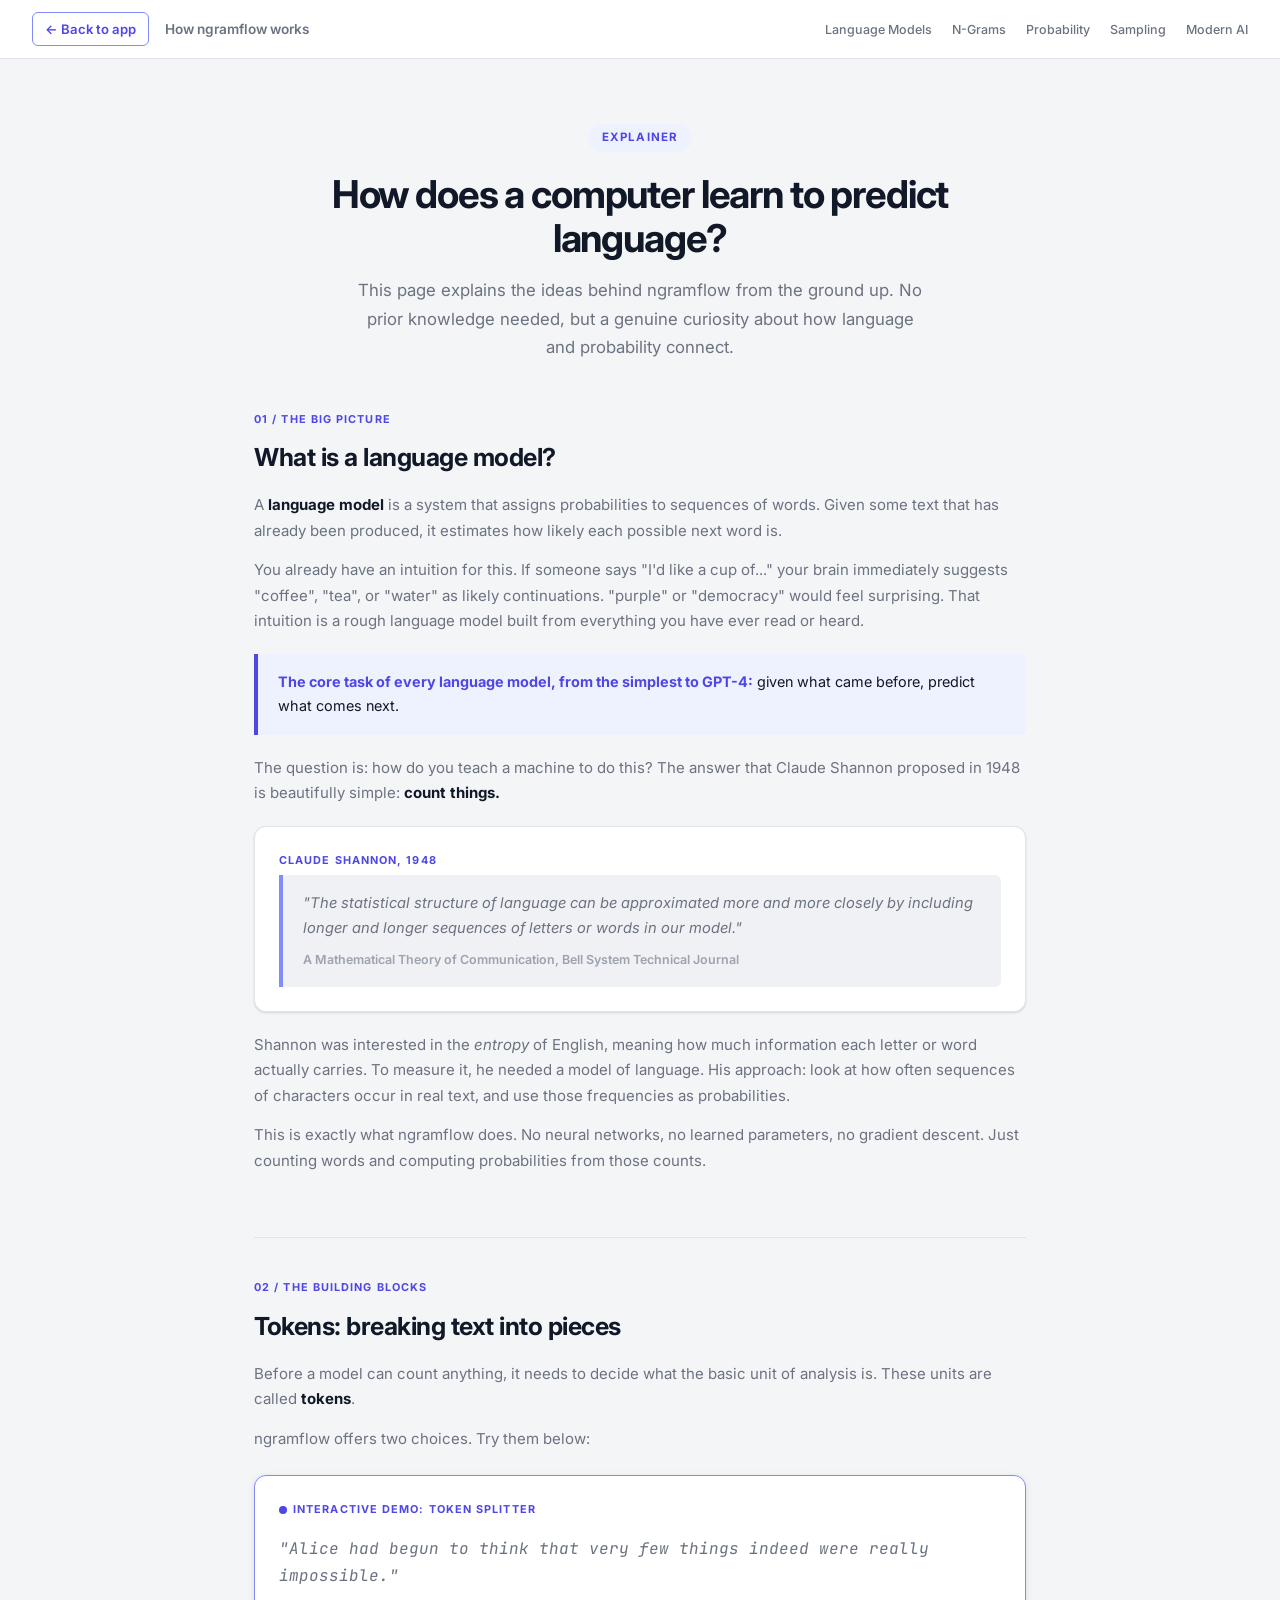
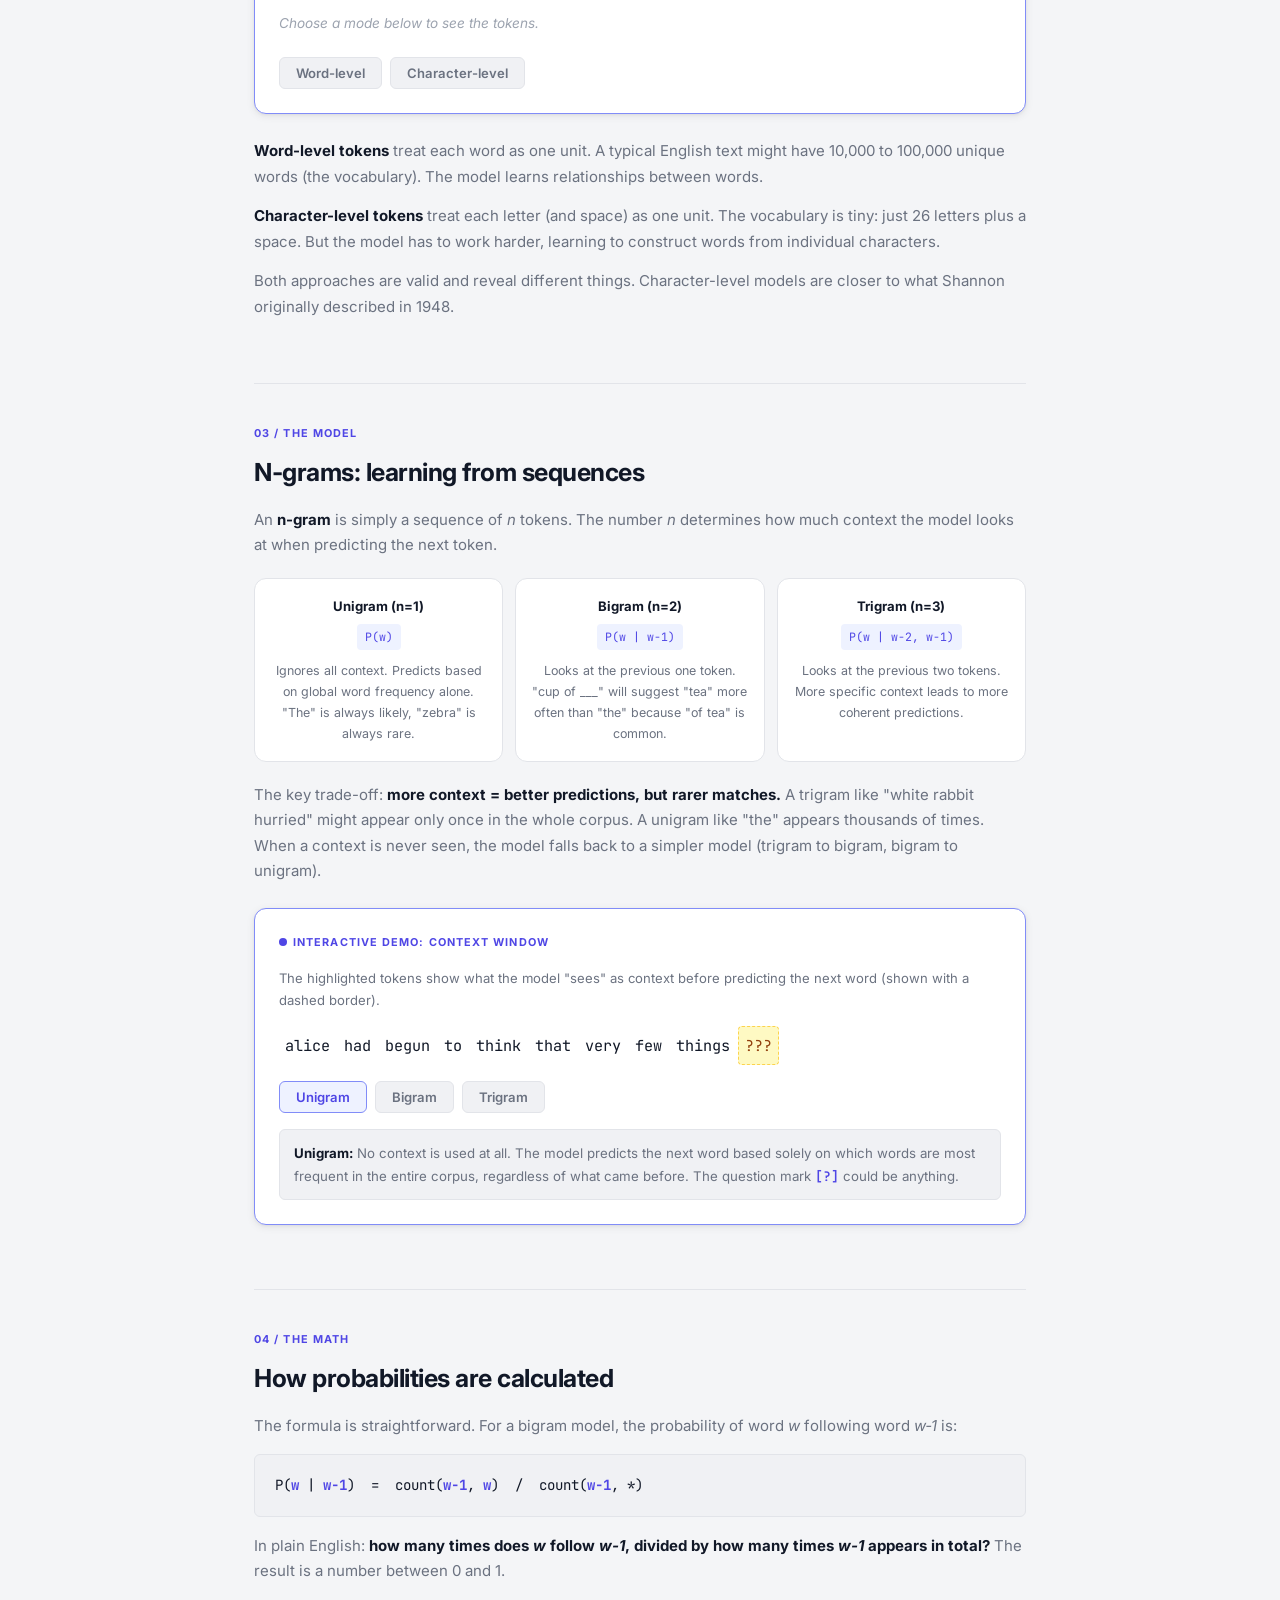
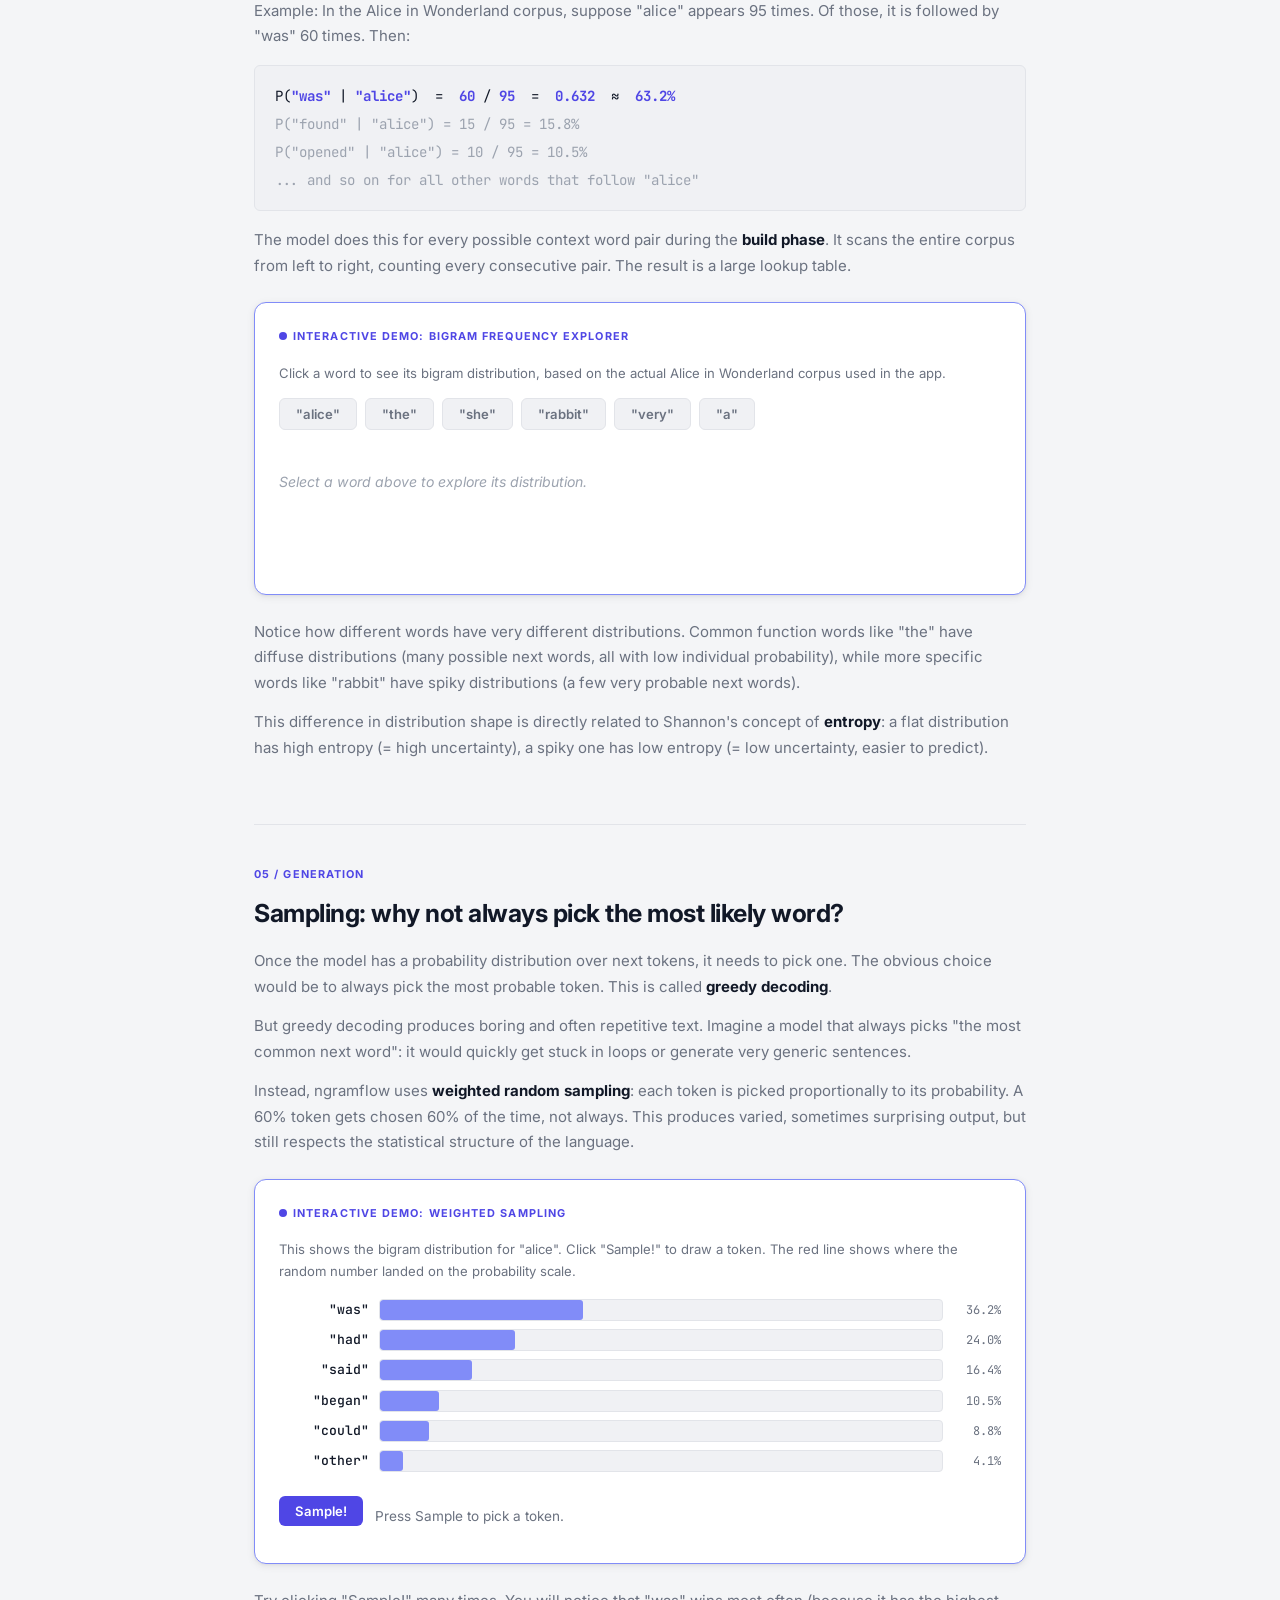
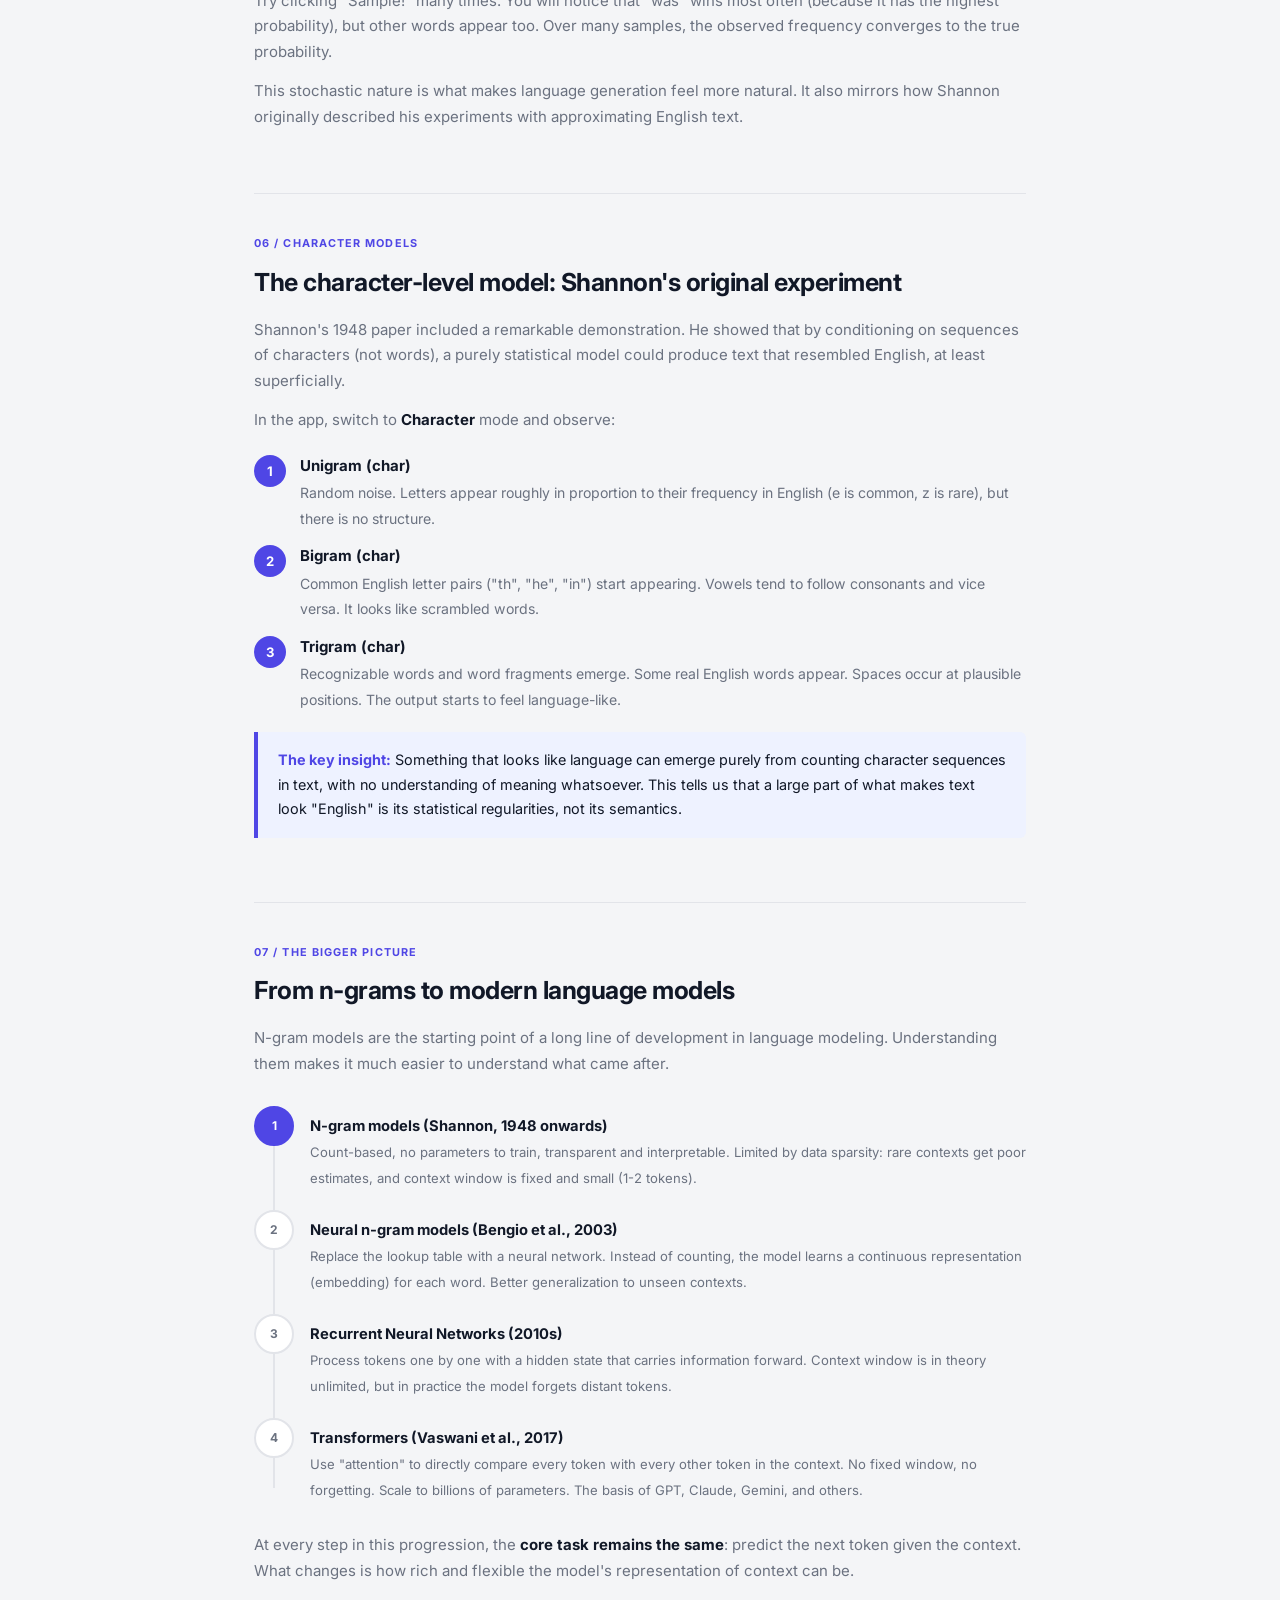
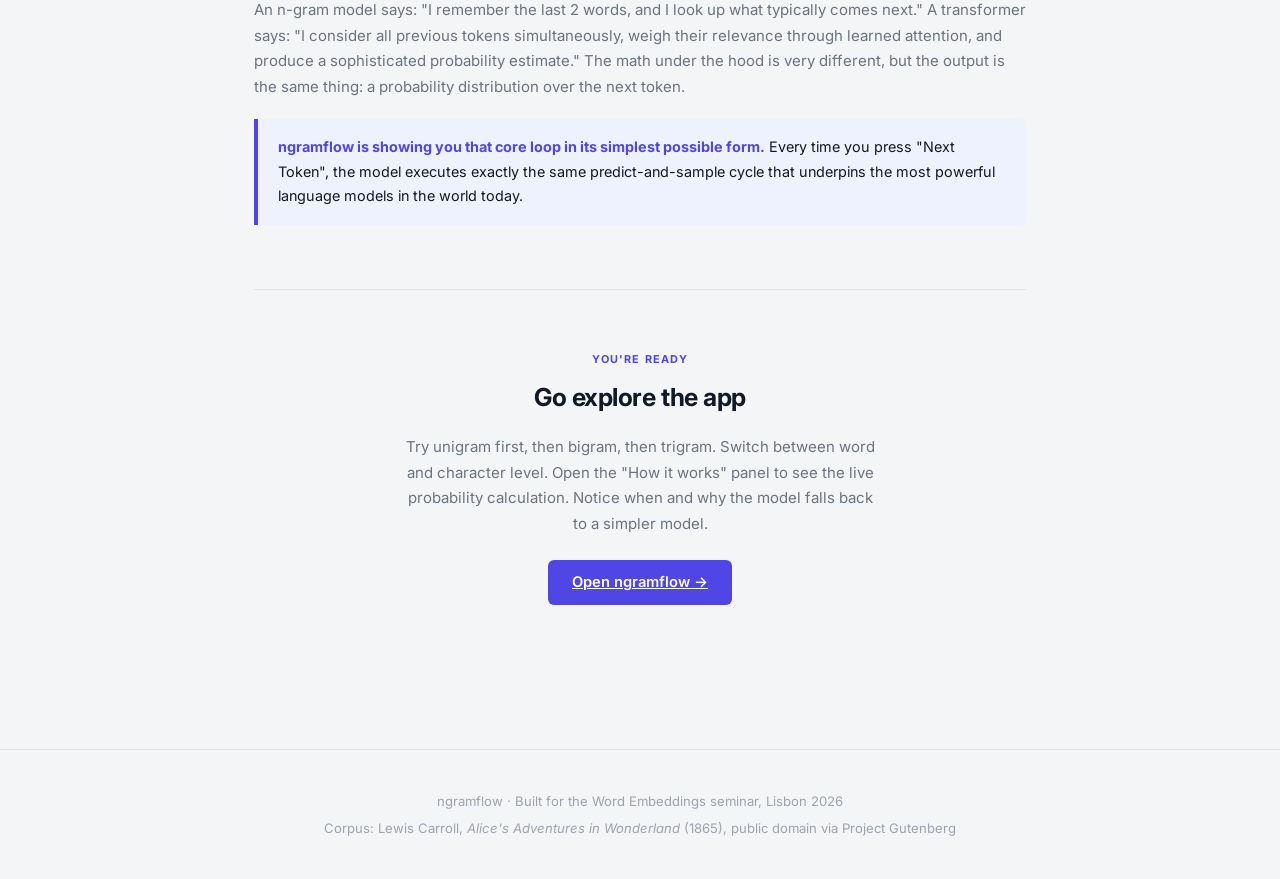
==== explain.html @ f072ebc3 "Add explain page with lightbulb button, update screenshots - New explain.html: beginner-friendly exp" ====
<!DOCTYPE html>
<html lang="en">
<head>
  <meta charset="UTF-8">
  <meta name="viewport" content="width=device-width, initial-scale=1.0">
  <title>How ngramflow works</title>
  <link rel="preconnect" href="https://fonts.googleapis.com">
  <link rel="preconnect" href="https://fonts.gstatic.com" crossorigin>
  <link href="https://fonts.googleapis.com/css2?family=Inter:ital,opsz,wght@0,14..32,400;0,14..32,500;0,14..32,600;0,14..32,700;1,14..32,400&family=JetBrains+Mono:wght@400;500&display=swap" rel="stylesheet">
  <style>
    *, *::before, *::after { box-sizing: border-box; margin: 0; padding: 0; }

    :root {
      --bg:           #f4f5f7;
      --surface:      #ffffff;
      --surface-2:    #f0f1f4;
      --border:       #e2e4e9;
      --accent:       #4f46e5;
      --accent-hover: #4338ca;
      --accent-light: #eef2ff;
      --accent-mid:   #818cf8;
      --text-primary:   #111827;
      --text-secondary: #6b7280;
      --text-tertiary:  #9ca3af;
      --success:      #16a34a;
      --warning:      #d97706;
      --radius:       12px;
      --radius-sm:    6px;
      --shadow:       0 2px 8px rgba(0,0,0,.08), 0 1px 3px rgba(0,0,0,.05);
      --shadow-sm:    0 1px 2px rgba(0,0,0,.06), 0 1px 3px rgba(0,0,0,.08);
      --font:         'Inter', system-ui, sans-serif;
      --font-mono:    'JetBrains Mono', 'Fira Code', monospace;
    }

    html { scroll-behavior: smooth; }
    body {
      background: var(--bg);
      color: var(--text-primary);
      font-family: var(--font);
      font-size: 15px;
      line-height: 1.7;
    }

    /* ── NAV ── */
    nav {
      position: sticky;
      top: 0;
      z-index: 100;
      background: rgba(255,255,255,.92);
      backdrop-filter: blur(8px);
      border-bottom: 1px solid var(--border);
      padding: 12px 32px;
      display: flex;
      align-items: center;
      gap: 16px;
    }
    nav a.back {
      display: inline-flex;
      align-items: center;
      gap: 6px;
      font-size: .82rem;
      font-weight: 600;
      color: var(--accent);
      text-decoration: none;
      padding: 5px 12px;
      border: 1.5px solid var(--accent-mid);
      border-radius: var(--radius-sm);
      transition: background .15s;
    }
    nav a.back:hover { background: var(--accent-light); }
    nav .nav-title {
      font-size: .85rem;
      font-weight: 600;
      color: var(--text-secondary);
    }
    nav .toc {
      margin-left: auto;
      display: flex;
      gap: 20px;
    }
    nav .toc a {
      font-size: .78rem;
      color: var(--text-secondary);
      text-decoration: none;
      font-weight: 500;
      transition: color .15s;
    }
    nav .toc a:hover { color: var(--accent); }

    /* ── LAYOUT ── */
    .page { max-width: 820px; margin: 0 auto; padding: 0 24px 80px; }

    /* ── HERO ── */
    .hero {
      padding: 64px 0 48px;
      text-align: center;
    }
    .hero-tag {
      display: inline-block;
      font-size: .72rem;
      font-weight: 700;
      text-transform: uppercase;
      letter-spacing: .1em;
      color: var(--accent);
      background: var(--accent-light);
      border-radius: 20px;
      padding: 4px 14px;
      margin-bottom: 20px;
    }
    .hero h1 {
      font-size: 2.4rem;
      font-weight: 700;
      letter-spacing: -.03em;
      line-height: 1.15;
      color: var(--text-primary);
      margin-bottom: 16px;
    }
    .hero p {
      font-size: 1.05rem;
      color: var(--text-secondary);
      max-width: 580px;
      margin: 0 auto;
    }

    /* ── SECTIONS ── */
    section {
      margin-bottom: 64px;
      scroll-margin-top: 64px;
    }
    .section-tag {
      font-size: .68rem;
      font-weight: 700;
      text-transform: uppercase;
      letter-spacing: .1em;
      color: var(--accent);
      margin-bottom: 8px;
    }
    section h2 {
      font-size: 1.55rem;
      font-weight: 700;
      letter-spacing: -.02em;
      margin-bottom: 14px;
      color: var(--text-primary);
    }
    section p { color: var(--text-secondary); margin-bottom: 14px; }
    section p:last-child { margin-bottom: 0; }
    section p strong { color: var(--text-primary); }

    /* ── CARDS ── */
    .card {
      background: var(--surface);
      border: 1px solid var(--border);
      border-radius: var(--radius);
      padding: 24px;
      box-shadow: var(--shadow-sm);
    }
    .card + .card { margin-top: 12px; }

    /* ── CALLOUT ── */
    .callout {
      background: var(--accent-light);
      border-left: 4px solid var(--accent);
      border-radius: 0 var(--radius-sm) var(--radius-sm) 0;
      padding: 16px 20px;
      margin: 20px 0;
      font-size: .9rem;
      color: var(--text-primary);
    }
    .callout strong { color: var(--accent); }

    .callout-quote {
      background: var(--surface-2);
      border-left: 4px solid var(--accent-mid);
      border-radius: 0 var(--radius-sm) var(--radius-sm) 0;
      padding: 16px 20px;
      margin: 20px 0;
      font-style: italic;
      color: var(--text-secondary);
      font-size: .92rem;
    }
    .callout-quote cite {
      display: block;
      margin-top: 8px;
      font-style: normal;
      font-size: .78rem;
      font-weight: 600;
      color: var(--text-tertiary);
    }

    /* ── DIVIDER ── */
    hr { border: none; border-top: 1px solid var(--border); margin: 40px 0; }

    /* ── DEMO BOXES ── */
    .demo-box {
      background: var(--surface);
      border: 1.5px solid var(--accent-mid);
      border-radius: var(--radius);
      padding: 24px;
      margin: 24px 0;
      box-shadow: var(--shadow);
    }
    .demo-box-title {
      font-size: .68rem;
      font-weight: 700;
      text-transform: uppercase;
      letter-spacing: .1em;
      color: var(--accent);
      margin-bottom: 16px;
      display: flex;
      align-items: center;
      gap: 6px;
    }
    .demo-box-title::before {
      content: '';
      display: inline-block;
      width: 8px; height: 8px;
      background: var(--accent);
      border-radius: 50%;
    }

    /* ── BUTTONS ── */
    .btn {
      display: inline-flex;
      align-items: center;
      justify-content: center;
      gap: 6px;
      border: none;
      border-radius: var(--radius-sm);
      font-family: var(--font);
      font-size: .82rem;
      font-weight: 600;
      cursor: pointer;
      padding: 7px 16px;
      transition: background .15s, transform .08s;
    }
    .btn:active { transform: scale(.97); }
    .btn-primary { background: var(--accent); color: #fff; }
    .btn-primary:hover { background: var(--accent-hover); }
    .btn-ghost {
      background: var(--surface-2);
      color: var(--text-secondary);
      border: 1px solid var(--border);
    }
    .btn-ghost:hover { background: var(--border); color: var(--text-primary); }
    .btn-ghost.active {
      background: var(--accent-light);
      color: var(--accent);
      border-color: var(--accent-mid);
    }

    /* ── STEP LIST ── */
    .step-list { display: flex; flex-direction: column; gap: 12px; margin: 20px 0; }
    .step-item {
      display: grid;
      grid-template-columns: 32px 1fr;
      gap: 14px;
      align-items: start;
    }
    .step-num {
      width: 32px; height: 32px;
      background: var(--accent);
      color: #fff;
      border-radius: 50%;
      display: flex;
      align-items: center;
      justify-content: center;
      font-weight: 700;
      font-size: .82rem;
      flex-shrink: 0;
      margin-top: 2px;
    }
    .step-body strong { display: block; margin-bottom: 2px; color: var(--text-primary); }
    .step-body span { font-size: .88rem; color: var(--text-secondary); }

    /* ── COMPARISON GRID ── */
    .compare-grid {
      display: grid;
      grid-template-columns: repeat(3, 1fr);
      gap: 12px;
      margin: 20px 0;
    }
    .compare-card {
      background: var(--surface);
      border: 1px solid var(--border);
      border-radius: var(--radius);
      padding: 16px;
      text-align: center;
    }
    .compare-card h4 {
      font-size: .82rem;
      font-weight: 700;
      color: var(--text-primary);
      margin-bottom: 6px;
    }
    .compare-card .formula {
      font-family: var(--font-mono);
      font-size: .72rem;
      color: var(--accent);
      background: var(--accent-light);
      border-radius: 4px;
      padding: 3px 8px;
      margin-bottom: 10px;
      display: inline-block;
    }
    .compare-card p {
      font-size: .78rem;
      color: var(--text-secondary);
      margin: 0;
    }

    /* ── BRIDGE SECTION ── */
    .timeline {
      display: flex;
      flex-direction: column;
      gap: 0;
      margin: 20px 0;
      position: relative;
    }
    .timeline::before {
      content: '';
      position: absolute;
      left: 19px;
      top: 24px;
      bottom: 24px;
      width: 2px;
      background: var(--border);
    }
    .timeline-item {
      display: grid;
      grid-template-columns: 40px 1fr;
      gap: 16px;
      padding: 10px 0;
      position: relative;
    }
    .timeline-dot {
      width: 40px; height: 40px;
      border-radius: 50%;
      background: var(--surface);
      border: 2px solid var(--border);
      display: flex;
      align-items: center;
      justify-content: center;
      font-size: .75rem;
      font-weight: 700;
      color: var(--text-secondary);
      flex-shrink: 0;
      z-index: 1;
      position: relative;
    }
    .timeline-item.active .timeline-dot {
      background: var(--accent);
      border-color: var(--accent);
      color: #fff;
    }
    .timeline-body { padding-top: 8px; }
    .timeline-body strong { display: block; color: var(--text-primary); font-size: .92rem; }
    .timeline-body span { font-size: .82rem; color: var(--text-secondary); }

    /* ── MATH ── */
    .math-block {
      background: var(--surface-2);
      border: 1px solid var(--border);
      border-radius: var(--radius-sm);
      padding: 16px 20px;
      font-family: var(--font-mono);
      font-size: .88rem;
      color: var(--text-primary);
      margin: 16px 0;
      line-height: 2;
    }
    .math-highlight { color: var(--accent); font-weight: 700; }
    .math-dim { color: var(--text-tertiary); }

    /* ── FOOTER ── */
    footer {
      text-align: center;
      padding: 40px 24px;
      border-top: 1px solid var(--border);
      color: var(--text-tertiary);
      font-size: .82rem;
    }
    footer a { color: var(--accent); text-decoration: none; font-weight: 600; }

    /* ════════════════════════════════════════════
       DEMO 1: TOKEN SPLITTER
    ════════════════════════════════════════════ */
    #demo-tokens .sentence {
      font-size: 1rem;
      font-family: var(--font-mono);
      color: var(--text-secondary);
      margin-bottom: 16px;
      font-style: italic;
    }
    #demo-tokens .chips {
      display: flex;
      flex-wrap: wrap;
      gap: 6px;
      min-height: 36px;
      margin-bottom: 16px;
      align-items: center;
    }
    .chip {
      padding: 4px 10px;
      border-radius: 6px;
      font-family: var(--font-mono);
      font-size: .8rem;
      font-weight: 500;
      border: 1.5px solid transparent;
      animation: chipIn .2s ease-out both;
    }
    @keyframes chipIn {
      from { transform: scale(.7); opacity: 0; }
      to   { transform: scale(1);  opacity: 1; }
    }
    .chip-word { background: #dbeafe; color: #1d4ed8; border-color: #93c5fd; }
    .chip-char { background: #fef3c7; color: #92400e; border-color: #fcd34d; }
    .chip-space { background: var(--surface-2); color: var(--text-tertiary); border-color: var(--border); font-style: italic; }
    #demo-tokens .count-note {
      font-size: .78rem;
      color: var(--text-secondary);
    }
    #demo-tokens .count-note b { color: var(--accent); }

    /* ════════════════════════════════════════════
       DEMO 2: FREQUENCY EXPLORER
    ════════════════════════════════════════════ */
    #demo-freq .word-btns {
      display: flex;
      flex-wrap: wrap;
      gap: 8px;
      margin-bottom: 20px;
    }
    #demo-freq .freq-result {
      min-height: 120px;
    }
    #demo-freq .freq-title {
      font-size: .78rem;
      color: var(--text-secondary);
      margin-bottom: 12px;
    }
    #demo-freq .freq-title b { color: var(--text-primary); font-family: var(--font-mono); }
    .freq-bar-row {
      display: grid;
      grid-template-columns: 80px 1fr 50px;
      align-items: center;
      gap: 10px;
      margin-bottom: 7px;
    }
    .freq-word {
      font-family: var(--font-mono);
      font-size: .8rem;
      font-weight: 500;
      color: var(--text-primary);
      text-align: right;
    }
    .freq-track {
      height: 10px;
      background: var(--surface-2);
      border-radius: 5px;
      overflow: hidden;
    }
    .freq-fill {
      height: 100%;
      background: var(--accent-mid);
      border-radius: 5px;
      transition: width .5s cubic-bezier(.34,1.3,.64,1);
      width: 0;
    }
    .freq-pct {
      font-size: .75rem;
      color: var(--text-secondary);
      font-family: var(--font-mono);
      text-align: right;
    }
    #demo-freq .freq-placeholder {
      color: var(--text-tertiary);
      font-style: italic;
      font-size: .88rem;
      padding: 20px 0;
    }
    #demo-freq .formula-live {
      font-family: var(--font-mono);
      font-size: .78rem;
      color: var(--text-secondary);
      background: var(--surface-2);
      border-radius: var(--radius-sm);
      padding: 8px 12px;
      margin-top: 14px;
      border: 1px solid var(--border);
    }
    #demo-freq .formula-live b { color: var(--accent); }

    /* ════════════════════════════════════════════
       DEMO 3: CONTEXT WINDOW
    ════════════════════════════════════════════ */
    #demo-context .sentence-display {
      font-family: var(--font-mono);
      font-size: .95rem;
      line-height: 2.2;
      display: flex;
      flex-wrap: wrap;
      gap: 0 2px;
      margin-bottom: 16px;
      align-items: baseline;
    }
    .ctx-token {
      padding: 2px 6px;
      border-radius: 4px;
      transition: background .25s, color .25s, transform .2s;
      white-space: nowrap;
    }
    .ctx-token.ctx-active {
      background: var(--accent);
      color: #fff;
      transform: translateY(-1px);
    }
    .ctx-token.ctx-predict {
      background: #fef9c3;
      color: #92400e;
      border: 1.5px dashed #fcd34d;
    }
    #demo-context .order-btns {
      display: flex;
      gap: 8px;
      margin-bottom: 16px;
    }
    #demo-context .ctx-explanation {
      font-size: .83rem;
      color: var(--text-secondary);
      background: var(--surface-2);
      border-radius: var(--radius-sm);
      padding: 12px 14px;
      border: 1px solid var(--border);
      min-height: 48px;
    }
    #demo-context .ctx-explanation b { color: var(--text-primary); }
    #demo-context .ctx-explanation .mono { font-family: var(--font-mono); color: var(--accent); font-weight: 600; }

    /* ════════════════════════════════════════════
       DEMO 4: SAMPLING
    ════════════════════════════════════════════ */
    #demo-sampling .dist-container {
      margin-bottom: 20px;
    }
    .dist-row {
      display: grid;
      grid-template-columns: 90px 1fr 48px;
      align-items: center;
      gap: 10px;
      margin-bottom: 8px;
    }
    .dist-label {
      font-family: var(--font-mono);
      font-size: .82rem;
      font-weight: 500;
      text-align: right;
      color: var(--text-primary);
    }
    .dist-bar-outer {
      height: 22px;
      background: var(--surface-2);
      border-radius: 4px;
      overflow: hidden;
      position: relative;
      border: 1px solid var(--border);
    }
    .dist-bar-inner {
      height: 100%;
      background: var(--accent-mid);
      border-radius: 3px;
      display: flex;
      align-items: center;
      justify-content: flex-end;
      padding-right: 6px;
      transition: background .3s;
    }
    .dist-bar-inner.chosen {
      background: var(--accent);
    }
    .dist-bar-inner.sampled-flash {
      animation: sampleFlash .6s ease-out;
    }
    @keyframes sampleFlash {
      0%  { background: #fbbf24; }
      60% { background: var(--accent); }
      100%{ background: var(--accent); }
    }
    .dist-bar-needle {
      position: absolute;
      top: 0; bottom: 0;
      width: 2px;
      background: #ef4444;
      border-radius: 1px;
      transition: left .4s cubic-bezier(.34,1.3,.64,1);
      z-index: 2;
    }
    .dist-pct {
      font-size: .75rem;
      color: var(--text-secondary);
      font-family: var(--font-mono);
      text-align: right;
    }
    .dist-row.chosen-row .dist-label { color: var(--accent); font-weight: 700; }
    .dist-row.chosen-row .dist-pct   { color: var(--accent); font-weight: 700; }
    #demo-sampling .sampling-result {
      margin-top: 12px;
      font-size: .85rem;
      min-height: 24px;
      color: var(--text-secondary);
    }
    #demo-sampling .sampling-result b { color: var(--accent); }
    #demo-sampling .sampling-controls {
      display: flex;
      align-items: center;
      gap: 12px;
      margin-top: 16px;
    }
    #demo-sampling .sample-history {
      font-size: .78rem;
      color: var(--text-secondary);
      font-family: var(--font-mono);
    }
  </style>
</head>
<body>

<nav>
  <a class="back" href="index.html">&#8592; Back to app</a>
  <span class="nav-title">How ngramflow works</span>
  <div class="toc">
    <a href="#language-models">Language Models</a>
    <a href="#ngrams">N-Grams</a>
    <a href="#probability">Probability</a>
    <a href="#sampling">Sampling</a>
    <a href="#modern-ai">Modern AI</a>
  </div>
</nav>

<div class="page">

  <!-- HERO -->
  <div class="hero">
    <div class="hero-tag">Explainer</div>
    <h1>How does a computer learn to predict language?</h1>
    <p>This page explains the ideas behind ngramflow from the ground up. No prior knowledge needed, but a genuine curiosity about how language and probability connect.</p>
  </div>

  <!-- SECTION 1: LANGUAGE MODELS -->
  <section id="language-models">
    <div class="section-tag">01 / The Big Picture</div>
    <h2>What is a language model?</h2>

    <p>A <strong>language model</strong> is a system that assigns probabilities to sequences of words. Given some text that has already been produced, it estimates how likely each possible next word is.</p>

    <p>You already have an intuition for this. If someone says "I'd like a cup of..." your brain immediately suggests "coffee", "tea", or "water" as likely continuations. "purple" or "democracy" would feel surprising. That intuition is a rough language model built from everything you have ever read or heard.</p>

    <div class="callout">
      <strong>The core task of every language model, from the simplest to GPT-4:</strong> given what came before, predict what comes next.
    </div>

    <p>The question is: how do you teach a machine to do this? The answer that Claude Shannon proposed in 1948 is beautifully simple: <strong>count things.</strong></p>

    <div class="card" style="margin-top:20px">
      <div class="section-tag" style="margin-bottom:6px">Claude Shannon, 1948</div>
      <div class="callout-quote" style="margin:0">
        "The statistical structure of language can be approximated more and more closely by including longer and longer sequences of letters or words in our model."
        <cite>A Mathematical Theory of Communication, Bell System Technical Journal</cite>
      </div>
    </div>

    <p style="margin-top:20px">Shannon was interested in the <em>entropy</em> of English, meaning how much information each letter or word actually carries. To measure it, he needed a model of language. His approach: look at how often sequences of characters occur in real text, and use those frequencies as probabilities.</p>

    <p>This is exactly what ngramflow does. No neural networks, no learned parameters, no gradient descent. Just counting words and computing probabilities from those counts.</p>
  </section>

  <hr>

  <!-- SECTION 2: TOKENS -->
  <section id="tokens">
    <div class="section-tag">02 / The Building Blocks</div>
    <h2>Tokens: breaking text into pieces</h2>

    <p>Before a model can count anything, it needs to decide what the basic unit of analysis is. These units are called <strong>tokens</strong>.</p>

    <p>ngramflow offers two choices. Try them below:</p>

    <!-- DEMO 1: TOKEN SPLITTER -->
    <div class="demo-box" id="demo-tokens">
      <div class="demo-box-title">Interactive Demo: Token Splitter</div>
      <div class="sentence">"Alice had begun to think that very few things indeed were really impossible."</div>
      <div class="chips" id="token-chips">
        <span style="color:var(--text-tertiary);font-style:italic;font-size:.85rem">Choose a mode below to see the tokens.</span>
      </div>
      <div class="count-note" id="token-count" style="margin-bottom:14px"></div>
      <div style="display:flex;gap:8px">
        <button class="btn btn-ghost" id="btn-tok-word" onclick="showTokens('word')">Word-level</button>
        <button class="btn btn-ghost" id="btn-tok-char" onclick="showTokens('char')">Character-level</button>
      </div>
    </div>

    <p><strong>Word-level tokens</strong> treat each word as one unit. A typical English text might have 10,000 to 100,000 unique words (the vocabulary). The model learns relationships between words.</p>

    <p><strong>Character-level tokens</strong> treat each letter (and space) as one unit. The vocabulary is tiny: just 26 letters plus a space. But the model has to work harder, learning to construct words from individual characters.</p>

    <p>Both approaches are valid and reveal different things. Character-level models are closer to what Shannon originally described in 1948.</p>
  </section>

  <hr>

  <!-- SECTION 3: N-GRAMS -->
  <section id="ngrams">
    <div class="section-tag">03 / The Model</div>
    <h2>N-grams: learning from sequences</h2>

    <p>An <strong>n-gram</strong> is simply a sequence of <em>n</em> tokens. The number <em>n</em> determines how much context the model looks at when predicting the next token.</p>

    <div class="compare-grid">
      <div class="compare-card">
        <h4>Unigram (n=1)</h4>
        <div class="formula">P(w)</div>
        <p>Ignores all context. Predicts based on global word frequency alone. "The" is always likely, "zebra" is always rare.</p>
      </div>
      <div class="compare-card">
        <h4>Bigram (n=2)</h4>
        <div class="formula">P(w | w&#8208;1)</div>
        <p>Looks at the previous one token. "cup of ___" will suggest "tea" more often than "the" because "of tea" is common.</p>
      </div>
      <div class="compare-card">
        <h4>Trigram (n=3)</h4>
        <div class="formula">P(w | w&#8208;2, w&#8208;1)</div>
        <p>Looks at the previous two tokens. More specific context leads to more coherent predictions.</p>
      </div>
    </div>

    <p>The key trade-off: <strong>more context = better predictions, but rarer matches.</strong> A trigram like "white rabbit hurried" might appear only once in the whole corpus. A unigram like "the" appears thousands of times. When a context is never seen, the model falls back to a simpler model (trigram to bigram, bigram to unigram).</p>

    <!-- DEMO 3: CONTEXT WINDOW -->
    <div class="demo-box" id="demo-context">
      <div class="demo-box-title">Interactive Demo: Context Window</div>
      <p style="font-size:.82rem;color:var(--text-secondary);margin-bottom:14px">The highlighted tokens show what the model "sees" as context before predicting the next word (shown with a dashed border).</p>
      <div class="sentence-display" id="ctx-sentence"></div>
      <div class="order-btns">
        <button class="btn btn-ghost active" id="ctx-btn-1" onclick="setContextOrder(1)">Unigram</button>
        <button class="btn btn-ghost" id="ctx-btn-2" onclick="setContextOrder(2)">Bigram</button>
        <button class="btn btn-ghost" id="ctx-btn-3" onclick="setContextOrder(3)">Trigram</button>
      </div>
      <div class="ctx-explanation" id="ctx-explanation"></div>
    </div>
  </section>

  <hr>

  <!-- SECTION 4: PROBABILITY -->
  <section id="probability">
    <div class="section-tag">04 / The Math</div>
    <h2>How probabilities are calculated</h2>

    <p>The formula is straightforward. For a bigram model, the probability of word <em>w</em> following word <em>w&#8208;1</em> is:</p>

    <div class="math-block">
      P(<span class="math-highlight">w</span> | <span class="math-highlight">w&#8208;1</span>)
      &nbsp;=&nbsp;
      count(<span class="math-highlight">w&#8208;1</span>, <span class="math-highlight">w</span>)
      &nbsp;/&nbsp;
      count(<span class="math-highlight">w&#8208;1</span>, *)
    </div>

    <p>In plain English: <strong>how many times does <em>w</em> follow <em>w&#8208;1</em>, divided by how many times <em>w&#8208;1</em> appears in total?</strong> The result is a number between 0 and 1.</p>

    <p>Example: In the Alice in Wonderland corpus, suppose "alice" appears 95 times. Of those, it is followed by "was" 60 times. Then:</p>

    <div class="math-block">
      P(<span class="math-highlight">"was"</span> | <span class="math-highlight">"alice"</span>)
      &nbsp;=&nbsp;
      <span class="math-highlight">60</span> / <span class="math-highlight">95</span>
      &nbsp;=&nbsp;
      <span class="math-highlight">0.632</span>
      &nbsp;&#8776;&nbsp;
      <span class="math-highlight">63.2%</span>
      <br>
      <span class="math-dim">P("found" | "alice") = 15 / 95 = 15.8%</span>
      <br>
      <span class="math-dim">P("opened" | "alice") = 10 / 95 = 10.5%</span>
      <br>
      <span class="math-dim">... and so on for all other words that follow "alice"</span>
    </div>

    <p>The model does this for every possible context word pair during the <strong>build phase</strong>. It scans the entire corpus from left to right, counting every consecutive pair. The result is a large lookup table.</p>

    <!-- DEMO 2: FREQUENCY EXPLORER -->
    <div class="demo-box" id="demo-freq">
      <div class="demo-box-title">Interactive Demo: Bigram Frequency Explorer</div>
      <p style="font-size:.82rem;color:var(--text-secondary);margin-bottom:14px">Click a word to see its bigram distribution, based on the actual Alice in Wonderland corpus used in the app.</p>
      <div class="word-btns" id="freq-word-btns"></div>
      <div class="freq-result" id="freq-result">
        <div class="freq-placeholder">Select a word above to explore its distribution.</div>
      </div>
    </div>

    <p>Notice how different words have very different distributions. Common function words like "the" have diffuse distributions (many possible next words, all with low individual probability), while more specific words like "rabbit" have spiky distributions (a few very probable next words).</p>

    <p>This difference in distribution shape is directly related to Shannon's concept of <strong>entropy</strong>: a flat distribution has high entropy (= high uncertainty), a spiky one has low entropy (= low uncertainty, easier to predict).</p>
  </section>

  <hr>

  <!-- SECTION 5: SAMPLING -->
  <section id="sampling">
    <div class="section-tag">05 / Generation</div>
    <h2>Sampling: why not always pick the most likely word?</h2>

    <p>Once the model has a probability distribution over next tokens, it needs to pick one. The obvious choice would be to always pick the most probable token. This is called <strong>greedy decoding</strong>.</p>

    <p>But greedy decoding produces boring and often repetitive text. Imagine a model that always picks "the most common next word": it would quickly get stuck in loops or generate very generic sentences.</p>

    <p>Instead, ngramflow uses <strong>weighted random sampling</strong>: each token is picked proportionally to its probability. A 60% token gets chosen 60% of the time, not always. This produces varied, sometimes surprising output, but still respects the statistical structure of the language.</p>

    <!-- DEMO 4: SAMPLING -->
    <div class="demo-box" id="demo-sampling">
      <div class="demo-box-title">Interactive Demo: Weighted Sampling</div>
      <p style="font-size:.82rem;color:var(--text-secondary);margin-bottom:16px">This shows the bigram distribution for "alice". Click "Sample!" to draw a token. The red line shows where the random number landed on the probability scale.</p>
      <div class="dist-container" id="dist-container"></div>
      <div class="sampling-controls">
        <button class="btn btn-primary" onclick="doSample()">Sample!</button>
        <div class="sampling-result" id="sampling-result">Press Sample to pick a token.</div>
      </div>
      <div style="margin-top:10px">
        <span class="sample-history" id="sample-history"></span>
      </div>
    </div>

    <p>Try clicking "Sample!" many times. You will notice that "was" wins most often (because it has the highest probability), but other words appear too. Over many samples, the observed frequency converges to the true probability.</p>

    <p>This stochastic nature is what makes language generation feel more natural. It also mirrors how Shannon originally described his experiments with approximating English text.</p>
  </section>

  <hr>

  <!-- SECTION 6: CHAR LEVEL -->
  <section id="char-level">
    <div class="section-tag">06 / Character Models</div>
    <h2>The character-level model: Shannon's original experiment</h2>

    <p>Shannon's 1948 paper included a remarkable demonstration. He showed that by conditioning on sequences of characters (not words), a purely statistical model could produce text that resembled English, at least superficially.</p>

    <p>In the app, switch to <strong>Character</strong> mode and observe:</p>

    <div class="step-list">
      <div class="step-item">
        <div class="step-num">1</div>
        <div class="step-body">
          <strong>Unigram (char)</strong>
          <span>Random noise. Letters appear roughly in proportion to their frequency in English (e is common, z is rare), but there is no structure.</span>
        </div>
      </div>
      <div class="step-item">
        <div class="step-num">2</div>
        <div class="step-body">
          <strong>Bigram (char)</strong>
          <span>Common English letter pairs ("th", "he", "in") start appearing. Vowels tend to follow consonants and vice versa. It looks like scrambled words.</span>
        </div>
      </div>
      <div class="step-item">
        <div class="step-num">3</div>
        <div class="step-body">
          <strong>Trigram (char)</strong>
          <span>Recognizable words and word fragments emerge. Some real English words appear. Spaces occur at plausible positions. The output starts to feel language-like.</span>
        </div>
      </div>
    </div>

    <div class="callout" style="margin-top:20px">
      <strong>The key insight:</strong> Something that looks like language can emerge purely from counting character sequences in text, with no understanding of meaning whatsoever. This tells us that a large part of what makes text look "English" is its statistical regularities, not its semantics.
    </div>
  </section>

  <hr>

  <!-- SECTION 7: BRIDGE TO MODERN AI -->
  <section id="modern-ai">
    <div class="section-tag">07 / The Bigger Picture</div>
    <h2>From n-grams to modern language models</h2>

    <p>N-gram models are the starting point of a long line of development in language modeling. Understanding them makes it much easier to understand what came after.</p>

    <div class="timeline">
      <div class="timeline-item active">
        <div class="timeline-dot">1</div>
        <div class="timeline-body">
          <strong>N-gram models (Shannon, 1948 onwards)</strong>
          <span>Count-based, no parameters to train, transparent and interpretable. Limited by data sparsity: rare contexts get poor estimates, and context window is fixed and small (1-2 tokens).</span>
        </div>
      </div>
      <div class="timeline-item">
        <div class="timeline-dot">2</div>
        <div class="timeline-body">
          <strong>Neural n-gram models (Bengio et al., 2003)</strong>
          <span>Replace the lookup table with a neural network. Instead of counting, the model learns a continuous representation (embedding) for each word. Better generalization to unseen contexts.</span>
        </div>
      </div>
      <div class="timeline-item">
        <div class="timeline-dot">3</div>
        <div class="timeline-body">
          <strong>Recurrent Neural Networks (2010s)</strong>
          <span>Process tokens one by one with a hidden state that carries information forward. Context window is in theory unlimited, but in practice the model forgets distant tokens.</span>
        </div>
      </div>
      <div class="timeline-item">
        <div class="timeline-dot">4</div>
        <div class="timeline-body">
          <strong>Transformers (Vaswani et al., 2017)</strong>
          <span>Use "attention" to directly compare every token with every other token in the context. No fixed window, no forgetting. Scale to billions of parameters. The basis of GPT, Claude, Gemini, and others.</span>
        </div>
      </div>
    </div>

    <p style="margin-top:20px">At every step in this progression, the <strong>core task remains the same</strong>: predict the next token given the context. What changes is how rich and flexible the model's representation of context can be.</p>

    <p>An n-gram model says: "I remember the last 2 words, and I look up what typically comes next." A transformer says: "I consider all previous tokens simultaneously, weigh their relevance through learned attention, and produce a sophisticated probability estimate." The math under the hood is very different, but the output is the same thing: a probability distribution over the next token.</p>

    <div class="callout">
      <strong>ngramflow is showing you that core loop in its simplest possible form.</strong> Every time you press "Next Token", the model executes exactly the same predict-and-sample cycle that underpins the most powerful language models in the world today.
    </div>
  </section>

  <hr>

  <!-- CTA -->
  <section style="text-align:center;padding:20px 0 0">
    <div class="section-tag" style="justify-content:center;display:flex">You're ready</div>
    <h2 style="margin-bottom:16px">Go explore the app</h2>
    <p style="max-width:480px;margin:0 auto 24px">Try unigram first, then bigram, then trigram. Switch between word and character level. Open the "How it works" panel to see the live probability calculation. Notice when and why the model falls back to a simpler model.</p>
    <a href="index.html" class="btn btn-primary" style="font-size:.92rem;padding:10px 24px">Open ngramflow &#8594;</a>
  </section>

</div>

<footer>
  <p>ngramflow &middot; Built for the Word Embeddings seminar, Lisbon 2026</p>
  <p style="margin-top:4px">Corpus: Lewis Carroll, <em>Alice's Adventures in Wonderland</em> (1865), public domain via Project Gutenberg</p>
</footer>

<script>
// ═══════════════════════════════════════════════
//  DEMO 1: TOKEN SPLITTER
// ═══════════════════════════════════════════════
const DEMO_SENTENCE = "Alice had begun to think that very few things indeed were really impossible.";

function showTokens(mode) {
  document.getElementById('btn-tok-word').classList.toggle('active', mode === 'word');
  document.getElementById('btn-tok-char').classList.toggle('active', mode === 'char');

  const chips = document.getElementById('token-chips');
  const count = document.getElementById('token-count');
  chips.innerHTML = '';

  let tokens;
  if (mode === 'word') {
    tokens = DEMO_SENTENCE.toLowerCase().replace(/[^a-z\s]/g,'').split(/\s+/).filter(Boolean);
    tokens.forEach((t, i) => {
      const chip = document.createElement('span');
      chip.className = 'chip chip-word';
      chip.textContent = t;
      chip.style.animationDelay = (i * 30) + 'ms';
      chips.appendChild(chip);
    });
    count.innerHTML = `<b>${tokens.length}</b> word tokens &nbsp;&middot;&nbsp; vocabulary of <b>${new Set(tokens).size}</b> unique types`;
  } else {
    tokens = DEMO_SENTENCE.toLowerCase().replace(/[^a-z ]/g,'').split('');
    tokens.forEach((t, i) => {
      const chip = document.createElement('span');
      chip.style.animationDelay = (i * 12) + 'ms';
      if (t === ' ') {
        chip.className = 'chip chip-space';
        chip.textContent = '·';
      } else {
        chip.className = 'chip chip-char';
        chip.textContent = t;
      }
      chips.appendChild(chip);
    });
    count.innerHTML = `<b>${tokens.length}</b> character tokens &nbsp;&middot;&nbsp; vocabulary of <b>${new Set(tokens).size}</b> unique symbols`;
  }
}

// ═══════════════════════════════════════════════
//  DEMO 2: FREQUENCY EXPLORER
// ═══════════════════════════════════════════════
const BIGRAM_DATA = {
  'alice':  [['was', 62], ['had', 41], ['said', 28], ['began', 18], ['could', 15], ['found', 12]],
  'the':    [['rabbit', 22], ['door', 14], ['little', 31], ['pool', 9], ['hall', 11], ['table', 8]],
  'she':    [['was', 55], ['had', 38], ['could', 24], ['began', 17], ['said', 14], ['felt', 9]],
  'rabbit': [['was', 12], ['had', 9], ['said', 6], ['came', 5], ['ran', 4], ['looked', 3]],
  'very':   [['much', 18], ['well', 14], ['soon', 11], ['tired', 8], ['good', 7], ['little', 6]],
  'a':      [['little', 41], ['great', 18], ['long', 12], ['large', 9], ['few', 8], ['sudden', 6]],
};

const freqWords = Object.keys(BIGRAM_DATA);
const btnContainer = document.getElementById('freq-word-btns');
freqWords.forEach(w => {
  const btn = document.createElement('button');
  btn.className = 'btn btn-ghost';
  btn.textContent = '"' + w + '"';
  btn.onclick = () => showFreq(w, btn);
  btnContainer.appendChild(btn);
});

function showFreq(word, clickedBtn) {
  btnContainer.querySelectorAll('.btn').forEach(b => b.classList.remove('active'));
  clickedBtn.classList.add('active');

  const data  = BIGRAM_DATA[word];
  const total = data.reduce((s, [, c]) => s + c, 0);
  const max   = data[0][1];
  const res   = document.getElementById('freq-result');

  res.innerHTML = `
    <div class="freq-title">Words that follow <b>"${word}"</b> in the corpus (top results, approximate counts):</div>
    ${data.map(([w, c]) => `
      <div class="freq-bar-row">
        <div class="freq-word">${w}</div>
        <div class="freq-track">
          <div class="freq-fill" style="width:0%" data-target="${(c/max*100).toFixed(1)}"></div>
        </div>
        <div class="freq-pct">${(c/total*100).toFixed(1)}%</div>
      </div>`).join('')}
    <div class="formula-live">
      P(w | <b>"${word}"</b>) = count("${word}", w) / <b>${total}</b>
    </div>`;

  // Animate bars
  requestAnimationFrame(() => {
    res.querySelectorAll('.freq-fill').forEach(el => {
      el.style.width = el.dataset.target + '%';
    });
  });
}

// ═══════════════════════════════════════════════
//  DEMO 3: CONTEXT WINDOW
// ═══════════════════════════════════════════════
const CTX_TOKENS = ['alice', 'had', 'begun', 'to', 'think', 'that', 'very', 'few', 'things', '[?]'];
let currentCtxOrder = 1;

const CTX_EXPLANATIONS = {
  1: { active: [], text: `<b>Unigram:</b> No context is used at all. The model predicts the next word based solely on which words are most frequent in the entire corpus, regardless of what came before. The question mark <span class="mono">[?]</span> could be anything.` },
  2: { active: [8], text: `<b>Bigram:</b> The model looks at the <b>one previous token</b>: <span class="mono">"things"</span>. It asks: "What word typically follows 'things' in the corpus?" Only that single word informs the prediction.` },
  3: { active: [7, 8], text: `<b>Trigram:</b> The model looks at the <b>two previous tokens</b>: <span class="mono">"few things"</span>. It asks: "What word typically follows the sequence 'few things'?" More context leads to a more specific (and often better) prediction.` },
};

function renderCtxSentence(order) {
  const { active } = CTX_EXPLANATIONS[order];
  const container = document.getElementById('ctx-sentence');
  container.innerHTML = '';
  CTX_TOKENS.forEach((t, i) => {
    const span = document.createElement('span');
    span.className = 'ctx-token';
    span.textContent = t === '[?]' ? '???' : t;
    if (active.includes(i)) span.classList.add('ctx-active');
    if (t === '[?]') span.classList.add('ctx-predict');
    if (i < CTX_TOKENS.length - 1) {
      container.appendChild(span);
      container.appendChild(document.createTextNode(' '));
    } else {
      container.appendChild(span);
    }
  });
  document.getElementById('ctx-explanation').innerHTML = CTX_EXPLANATIONS[order].text;
}

function setContextOrder(order) {
  currentCtxOrder = order;
  [1,2,3].forEach(o => {
    document.getElementById('ctx-btn-' + o).classList.toggle('active', o === order);
  });
  renderCtxSentence(order);
}

renderCtxSentence(1);

// ═══════════════════════════════════════════════
//  DEMO 4: SAMPLING
// ═══════════════════════════════════════════════
const SAMPLE_DIST = [
  { word: 'was',   prob: 0.362 },
  { word: 'had',   prob: 0.240 },
  { word: 'said',  prob: 0.164 },
  { word: 'began', prob: 0.105 },
  { word: 'could', prob: 0.088 },
  { word: 'other', prob: 0.041 },
];

let sampleHistory = [];
let chosenIndex = -1;

function renderSamplingBars(needle = null, chosen = null) {
  const container = document.getElementById('dist-container');
  container.innerHTML = '';
  SAMPLE_DIST.forEach(({ word, prob }, i) => {
    const row = document.createElement('div');
    row.className = 'dist-row' + (i === chosen ? ' chosen-row' : '');
    const barW = (prob * 100).toFixed(1);
    row.innerHTML = `
      <div class="dist-label">"${word}"</div>
      <div class="dist-bar-outer">
        <div class="dist-bar-inner ${i === chosen ? 'sampled-flash' : ''}" style="width:${barW}%"></div>
        ${needle !== null ? `<div class="dist-bar-needle" style="left:${(needle*100).toFixed(1)}%"></div>` : ''}
      </div>
      <div class="dist-pct">${(prob*100).toFixed(1)}%</div>`;
    container.appendChild(row);
  });
}

function doSample() {
  const r = Math.random();
  let cumul = 0;
  let picked = SAMPLE_DIST.length - 1;
  for (let i = 0; i < SAMPLE_DIST.length; i++) {
    cumul += SAMPLE_DIST[i].prob;
    if (r <= cumul) { picked = i; break; }
  }

  renderSamplingBars(r, picked);
  sampleHistory.unshift(SAMPLE_DIST[picked].word);
  if (sampleHistory.length > 8) sampleHistory.pop();

  document.getElementById('sampling-result').innerHTML =
    `Random draw: <b>${r.toFixed(3)}</b> &rarr; landed on <b>"${SAMPLE_DIST[picked].word}"</b> (${(SAMPLE_DIST[picked].prob*100).toFixed(1)}% bucket)`;
  document.getElementById('sample-history').textContent =
    'Recent draws: ' + sampleHistory.join(', ');
}

renderSamplingBars();
</script>

</body>
</html>
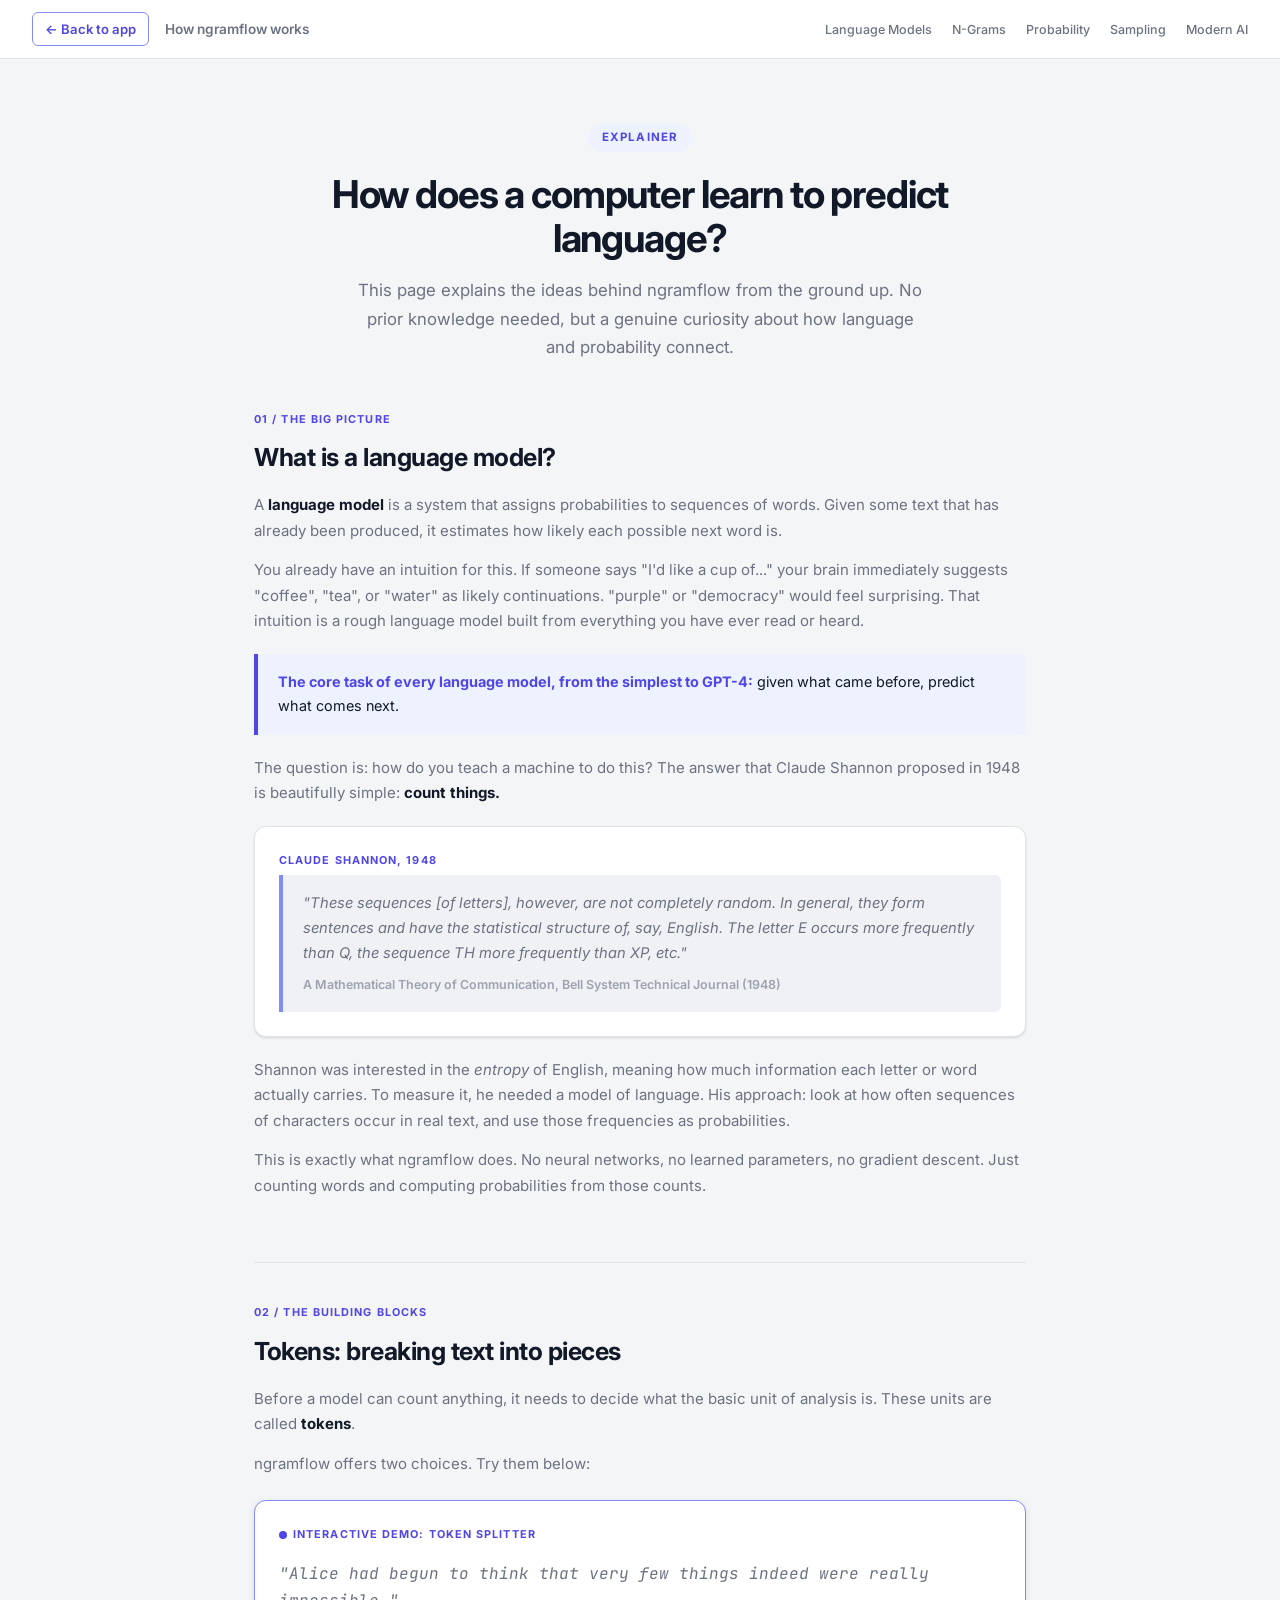
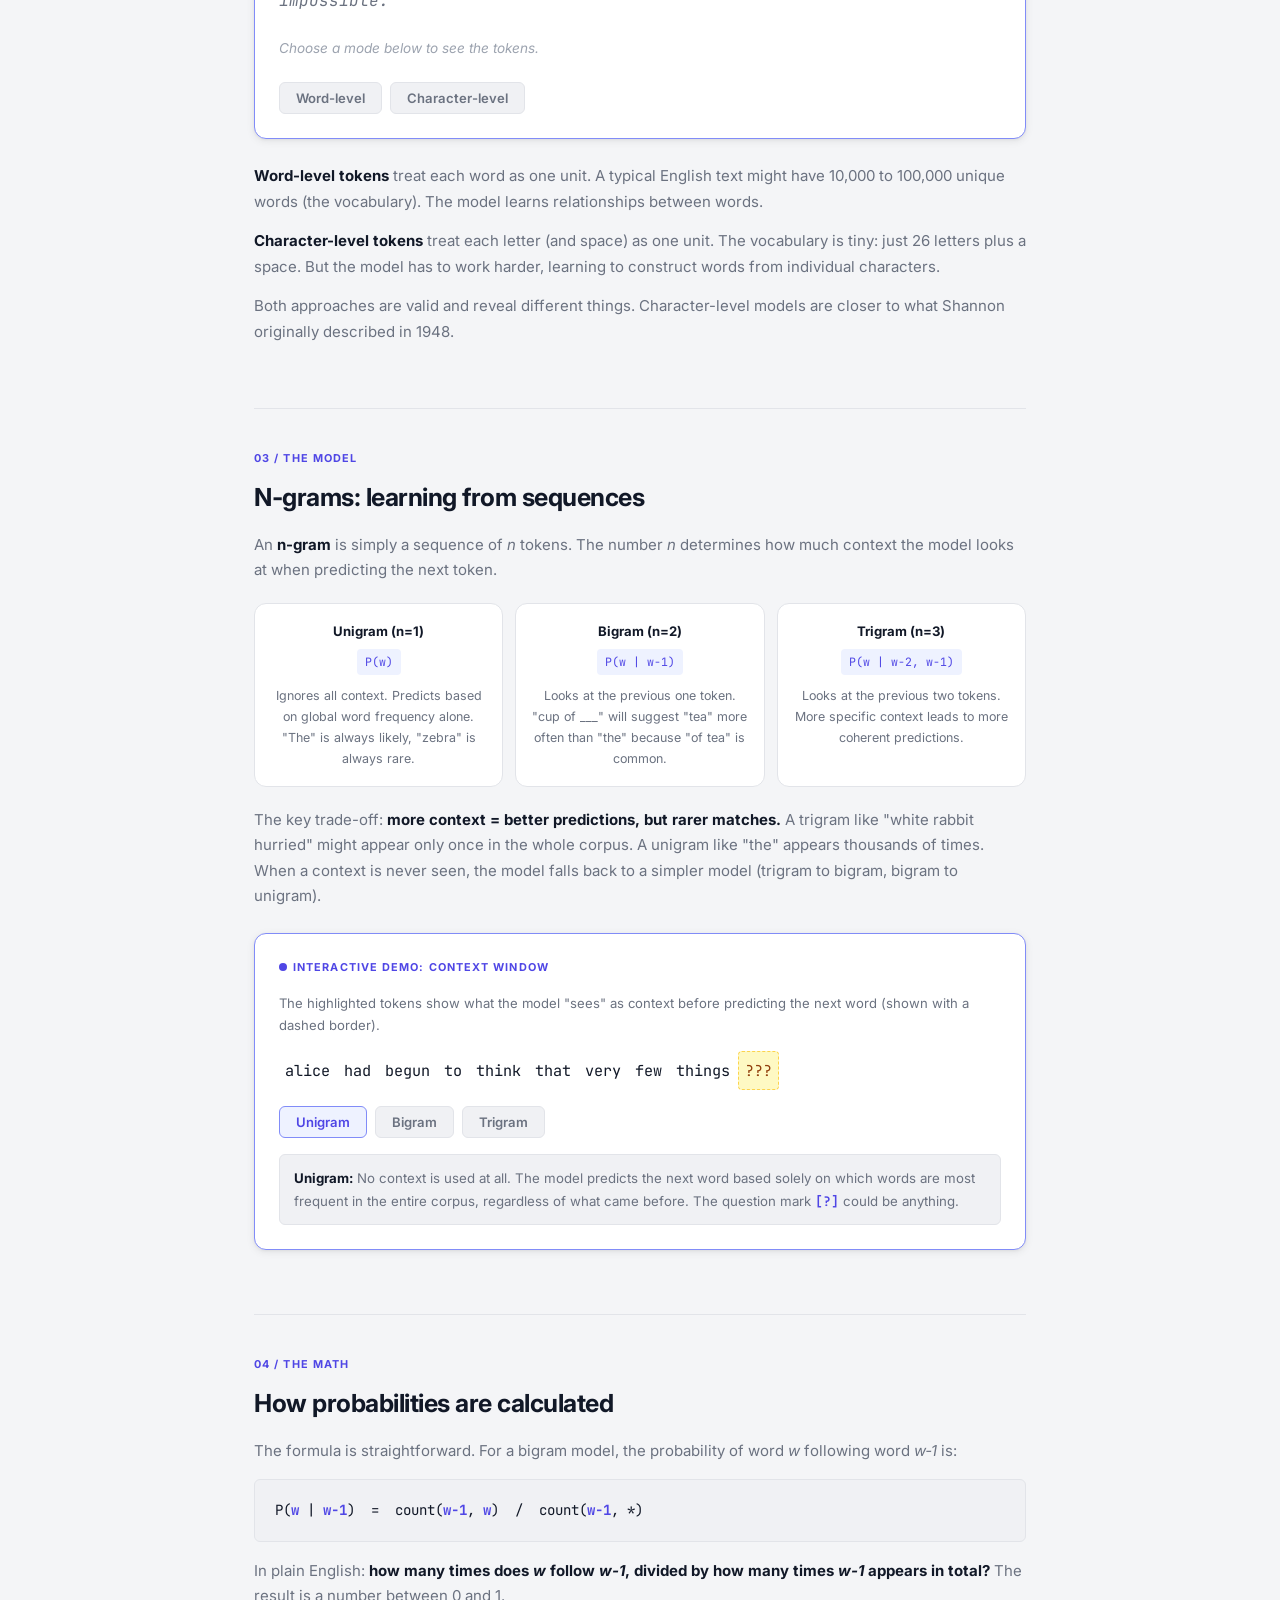
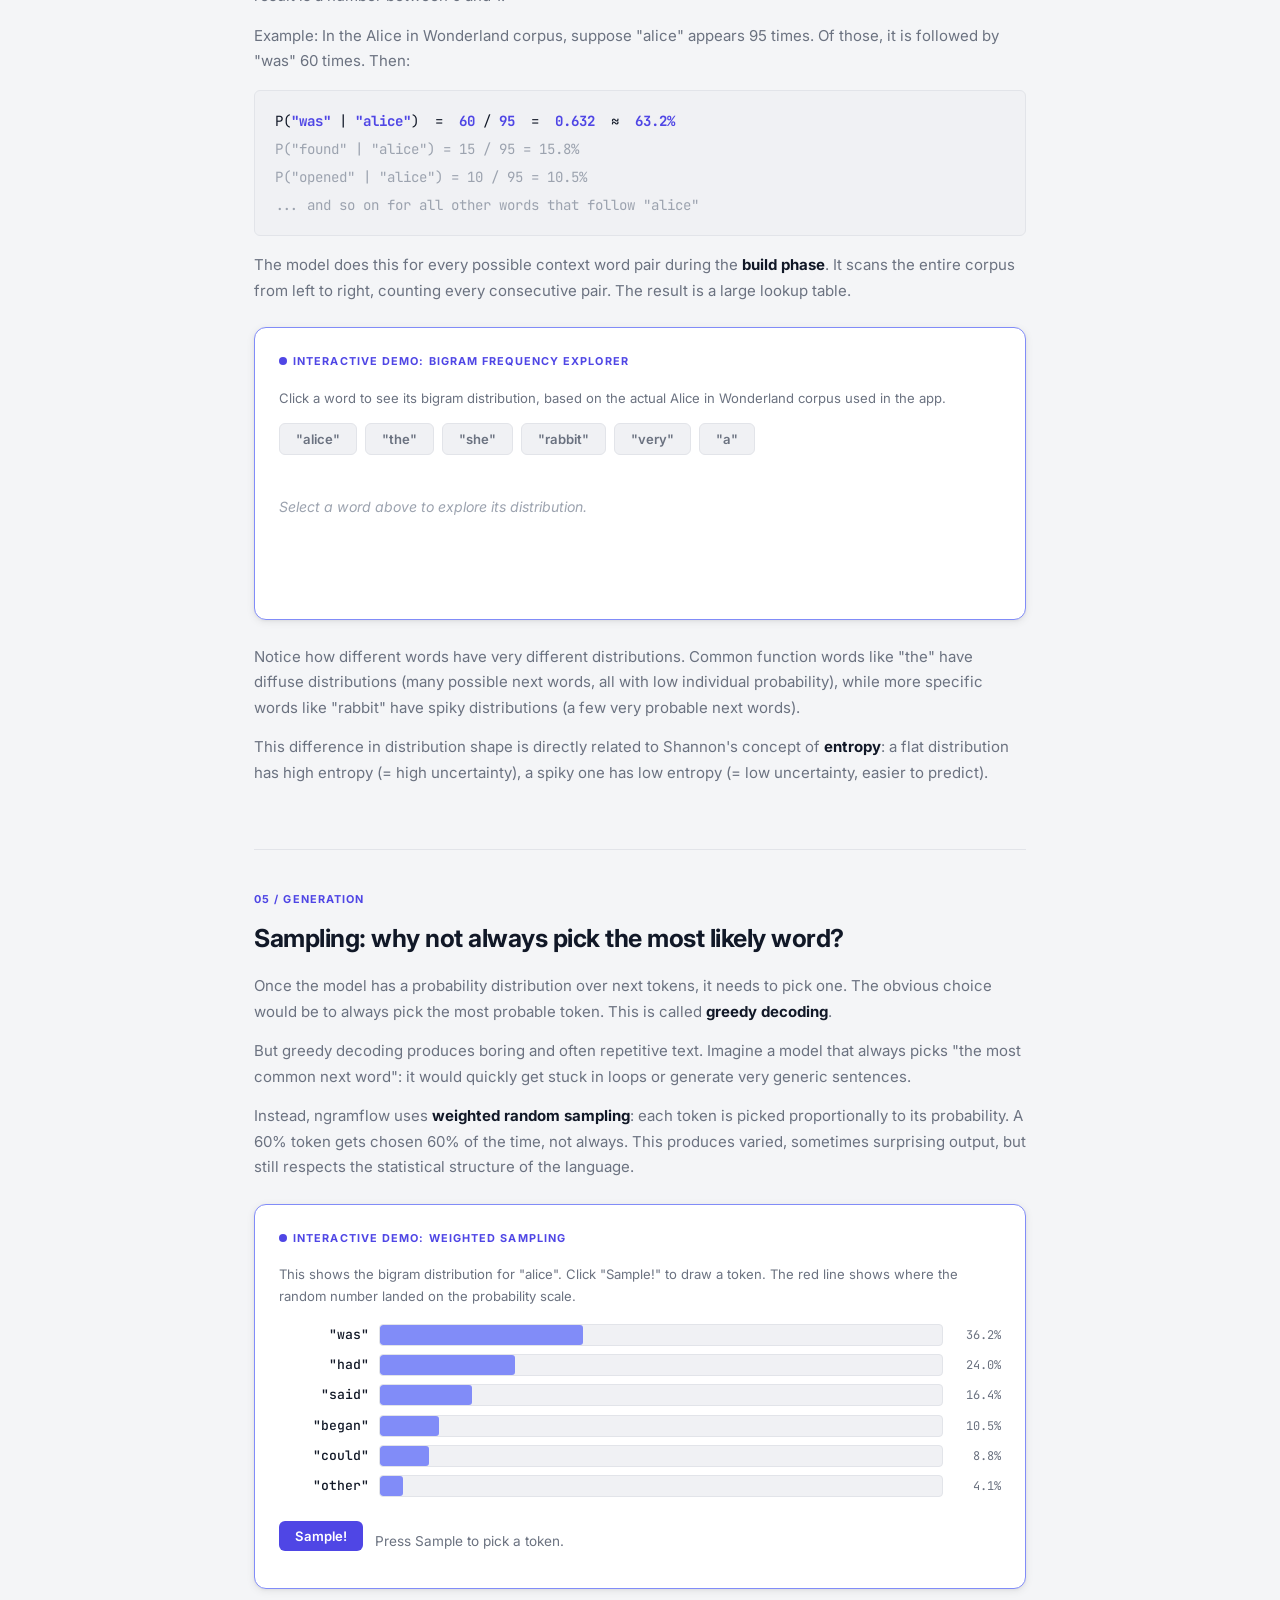
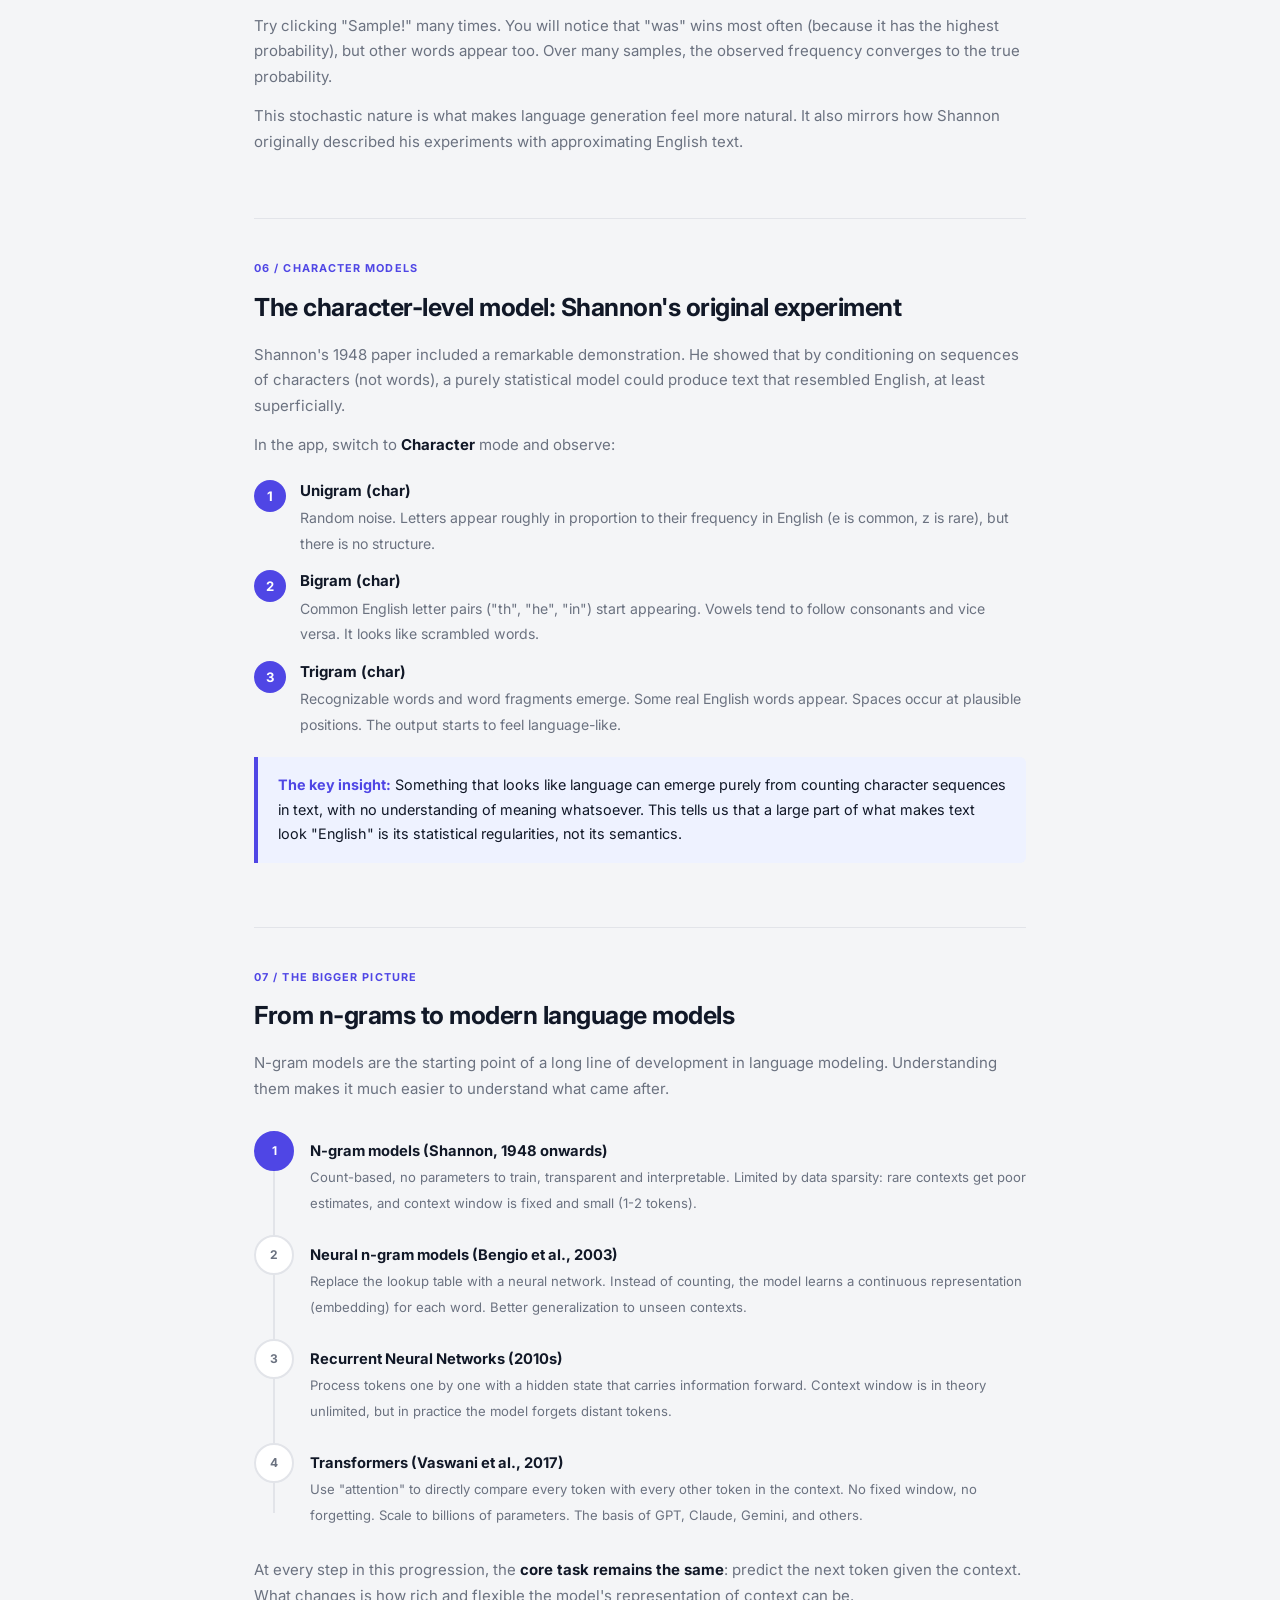
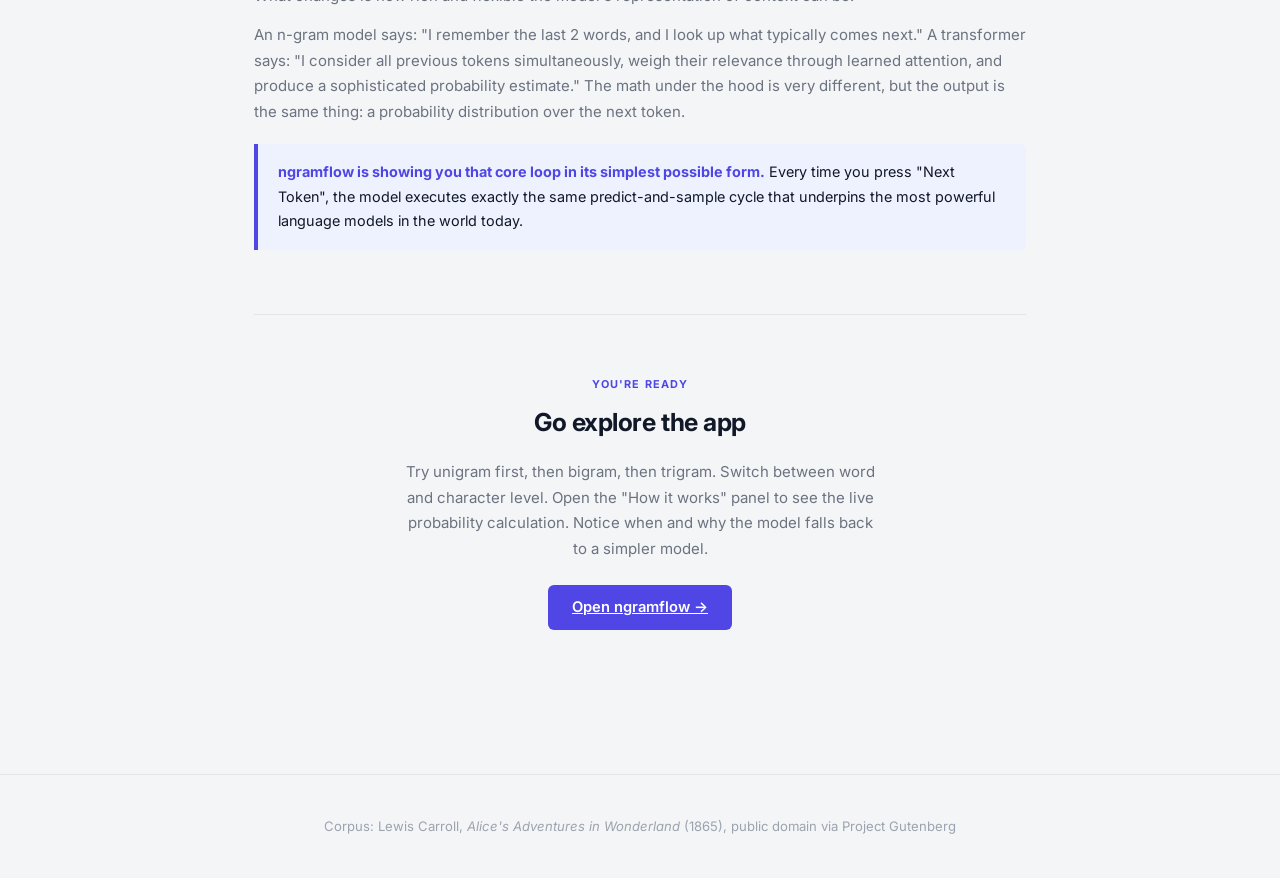
==== commit 0608b9d3: "Update explain.html: real Shannon quote, remove seminar footer Co-Authored-By: Claude Sonnet 4.6 <no" ====
--- a/explain.html
+++ b/explain.html
@@ -663,8 +663,8 @@
     <div class="card" style="margin-top:20px">
       <div class="section-tag" style="margin-bottom:6px">Claude Shannon, 1948</div>
       <div class="callout-quote" style="margin:0">
-        "The statistical structure of language can be approximated more and more closely by including longer and longer sequences of letters or words in our model."
-        <cite>A Mathematical Theory of Communication, Bell System Technical Journal</cite>
+        "These sequences [of letters], however, are not completely random. In general, they form sentences and have the statistical structure of, say, English. The letter E occurs more frequently than Q, the sequence TH more frequently than XP, etc."
+        <cite>A Mathematical Theory of Communication, Bell System Technical Journal (1948)</cite>
       </div>
     </div>
 
@@ -936,8 +936,7 @@
 </div>
 
 <footer>
-  <p>ngramflow &middot; Built for the Word Embeddings seminar, Lisbon 2026</p>
-  <p style="margin-top:4px">Corpus: Lewis Carroll, <em>Alice's Adventures in Wonderland</em> (1865), public domain via Project Gutenberg</p>
+  <p>Corpus: Lewis Carroll, <em>Alice's Adventures in Wonderland</em> (1865), public domain via Project Gutenberg</p>
 </footer>
 
 <script>
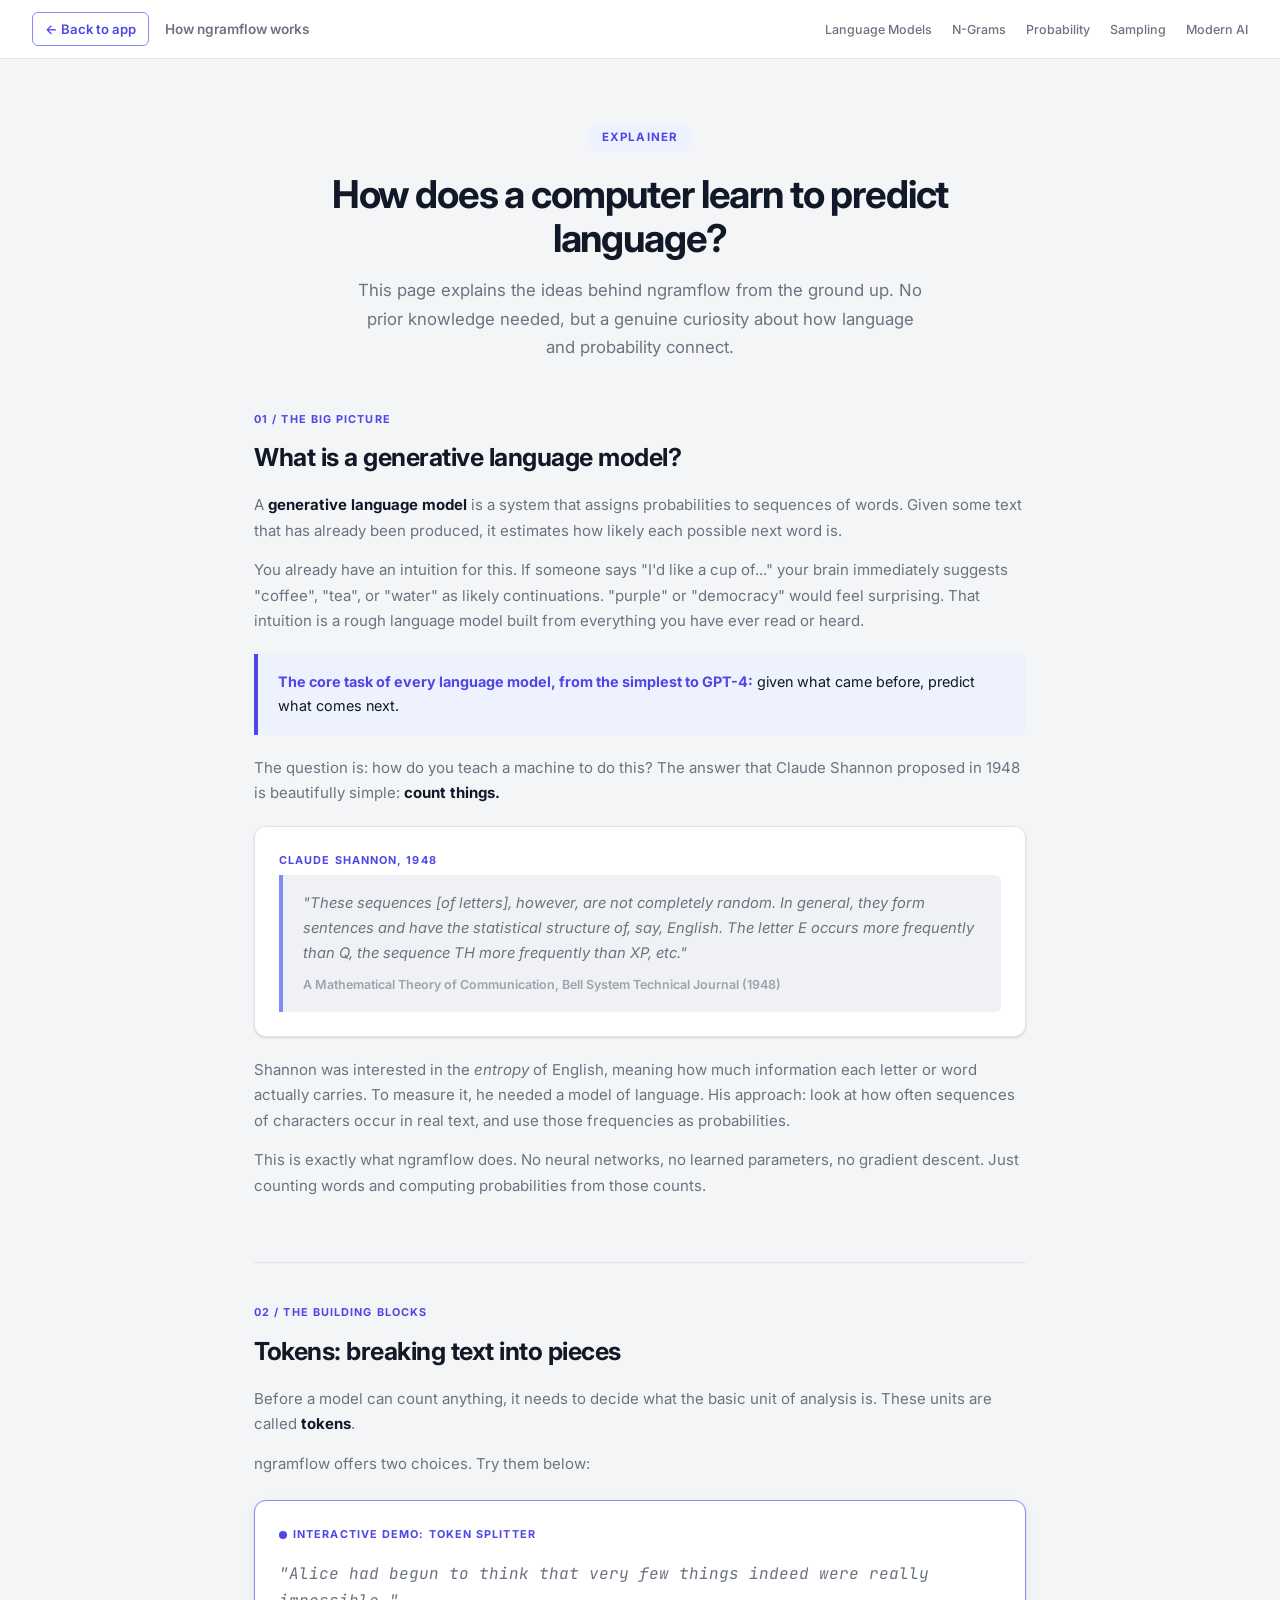
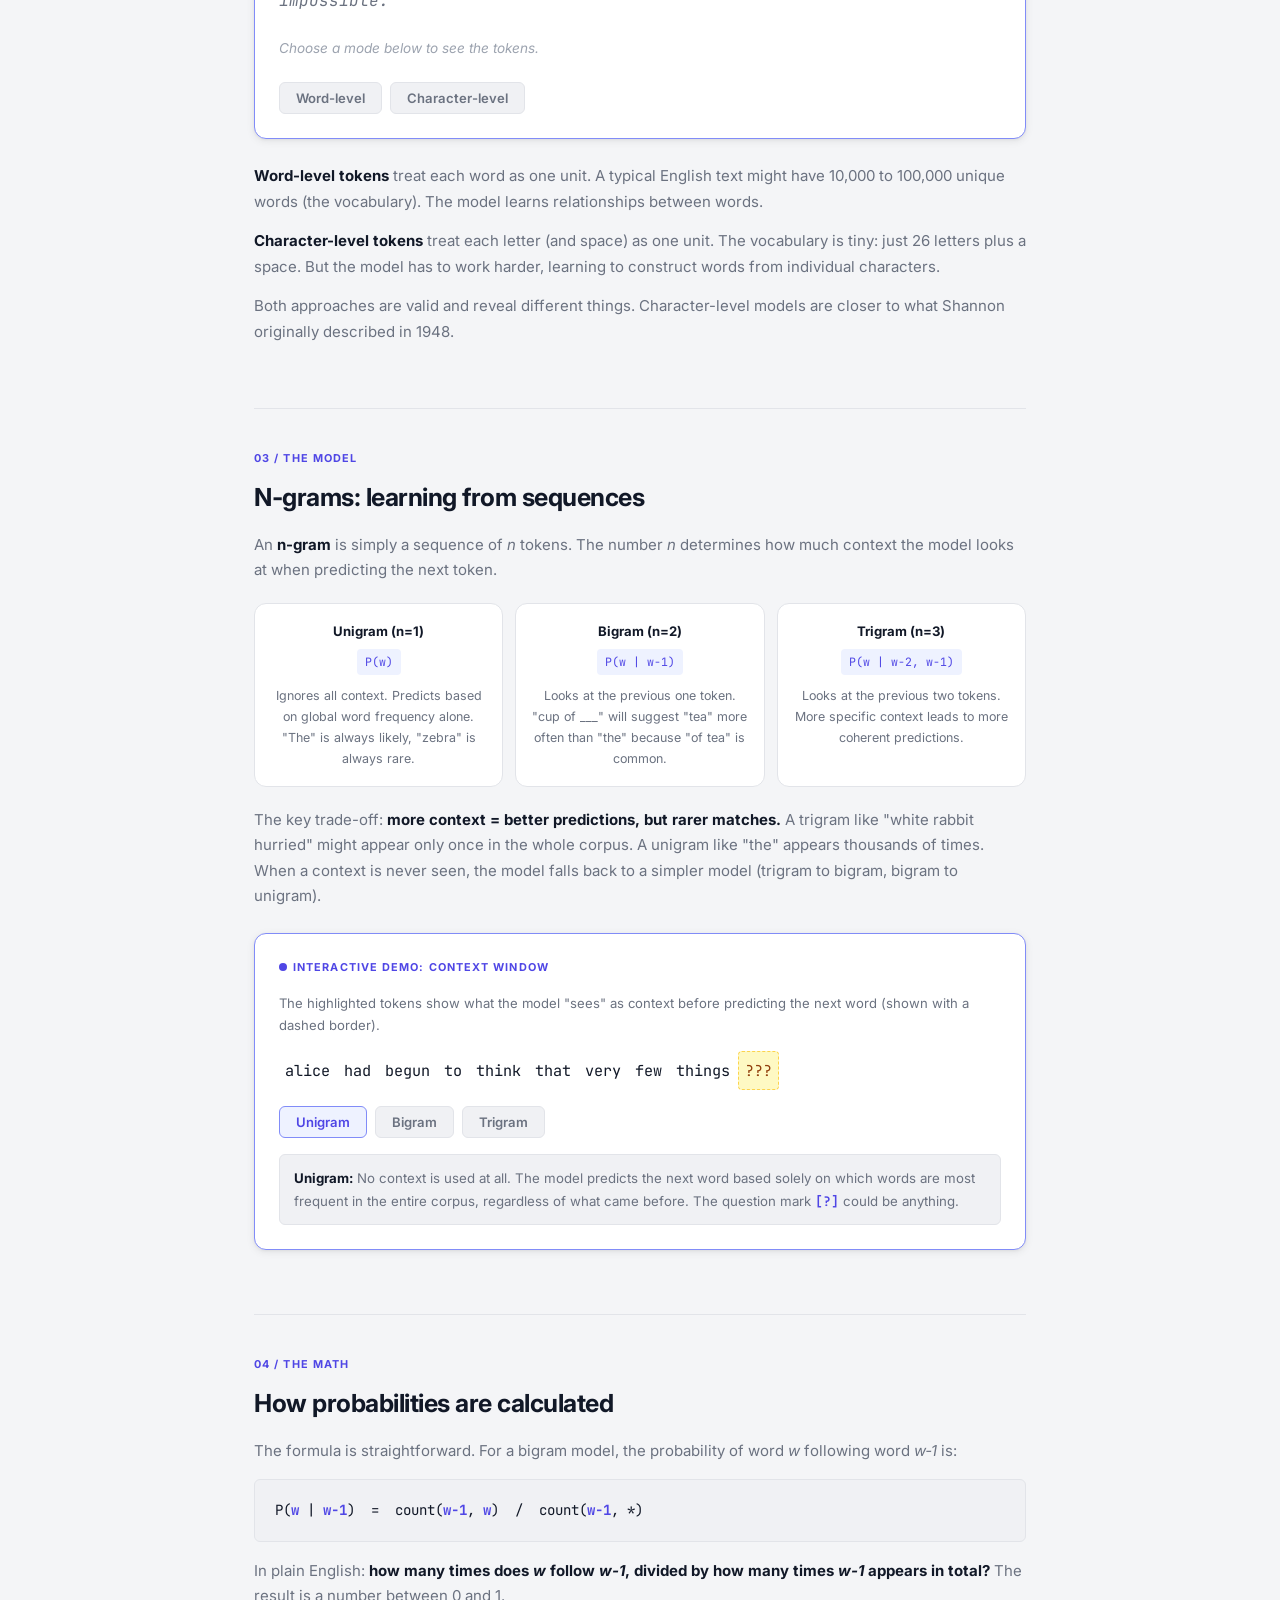
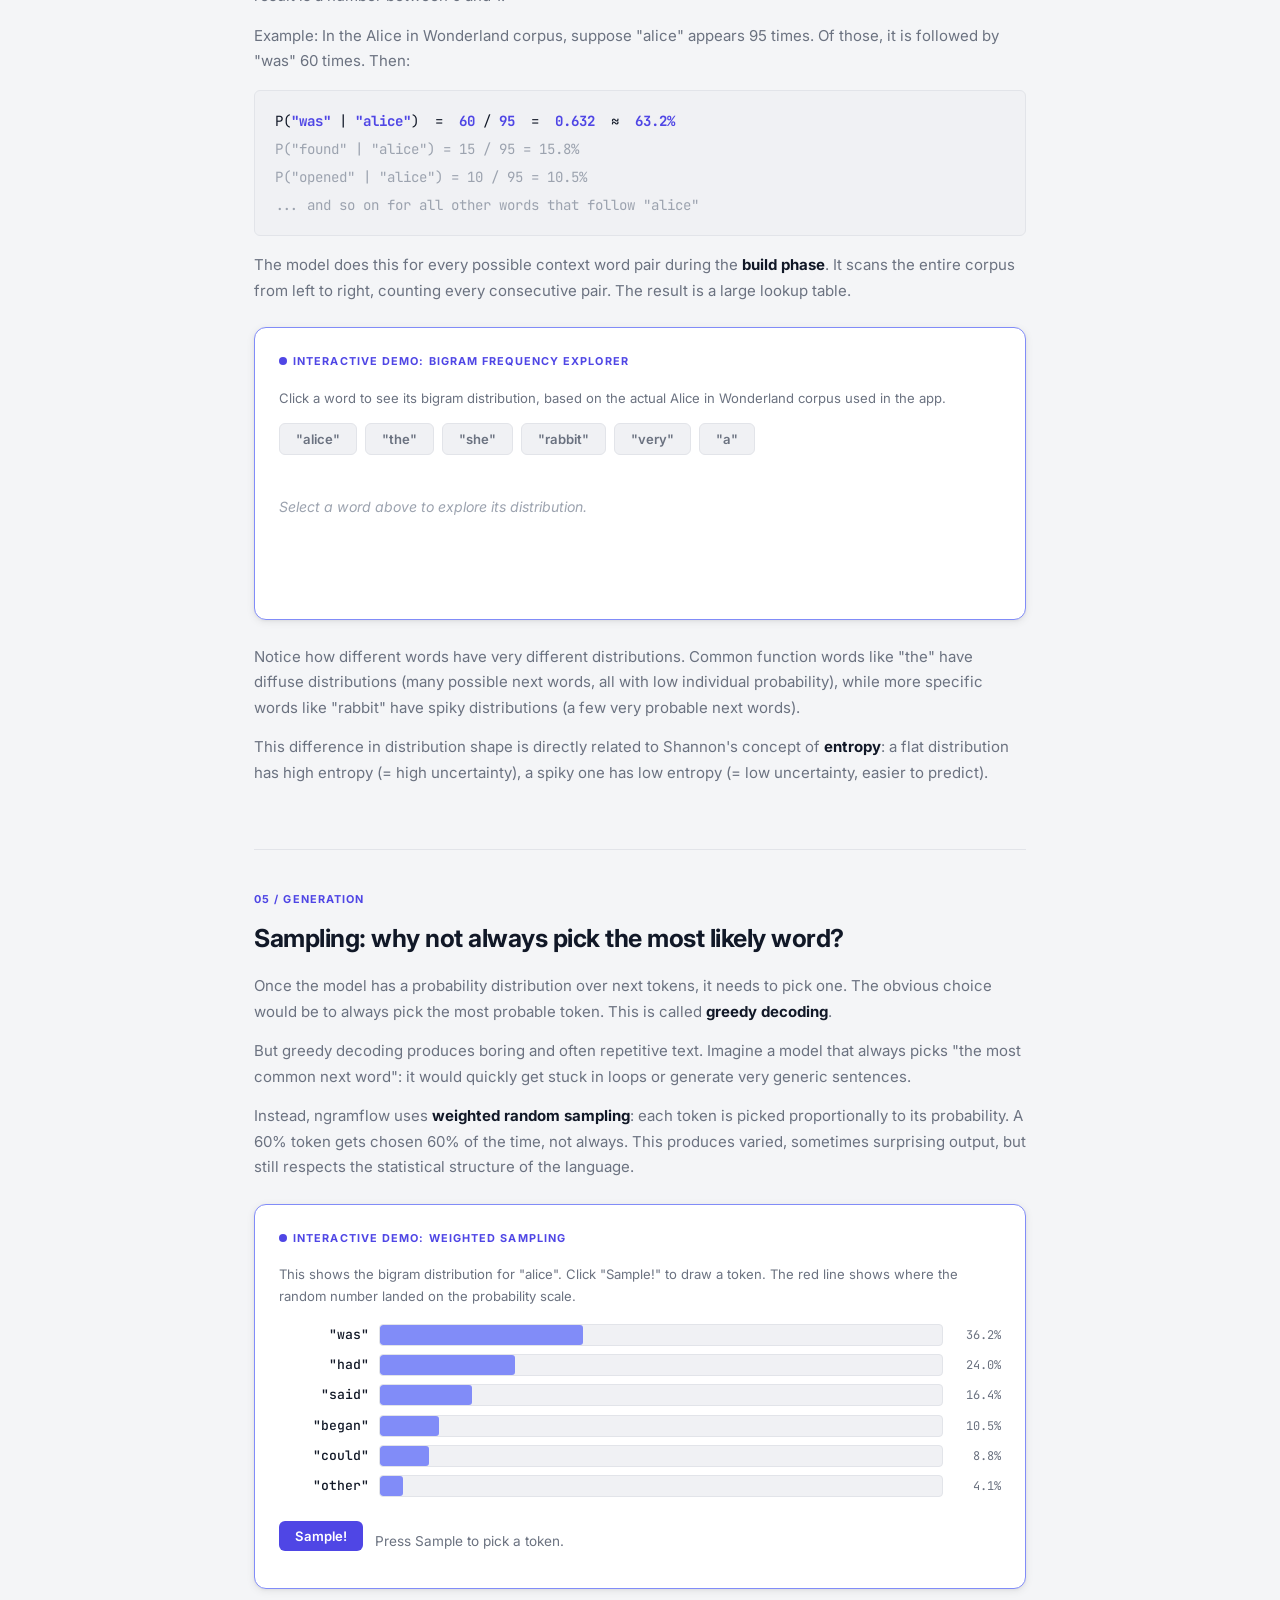
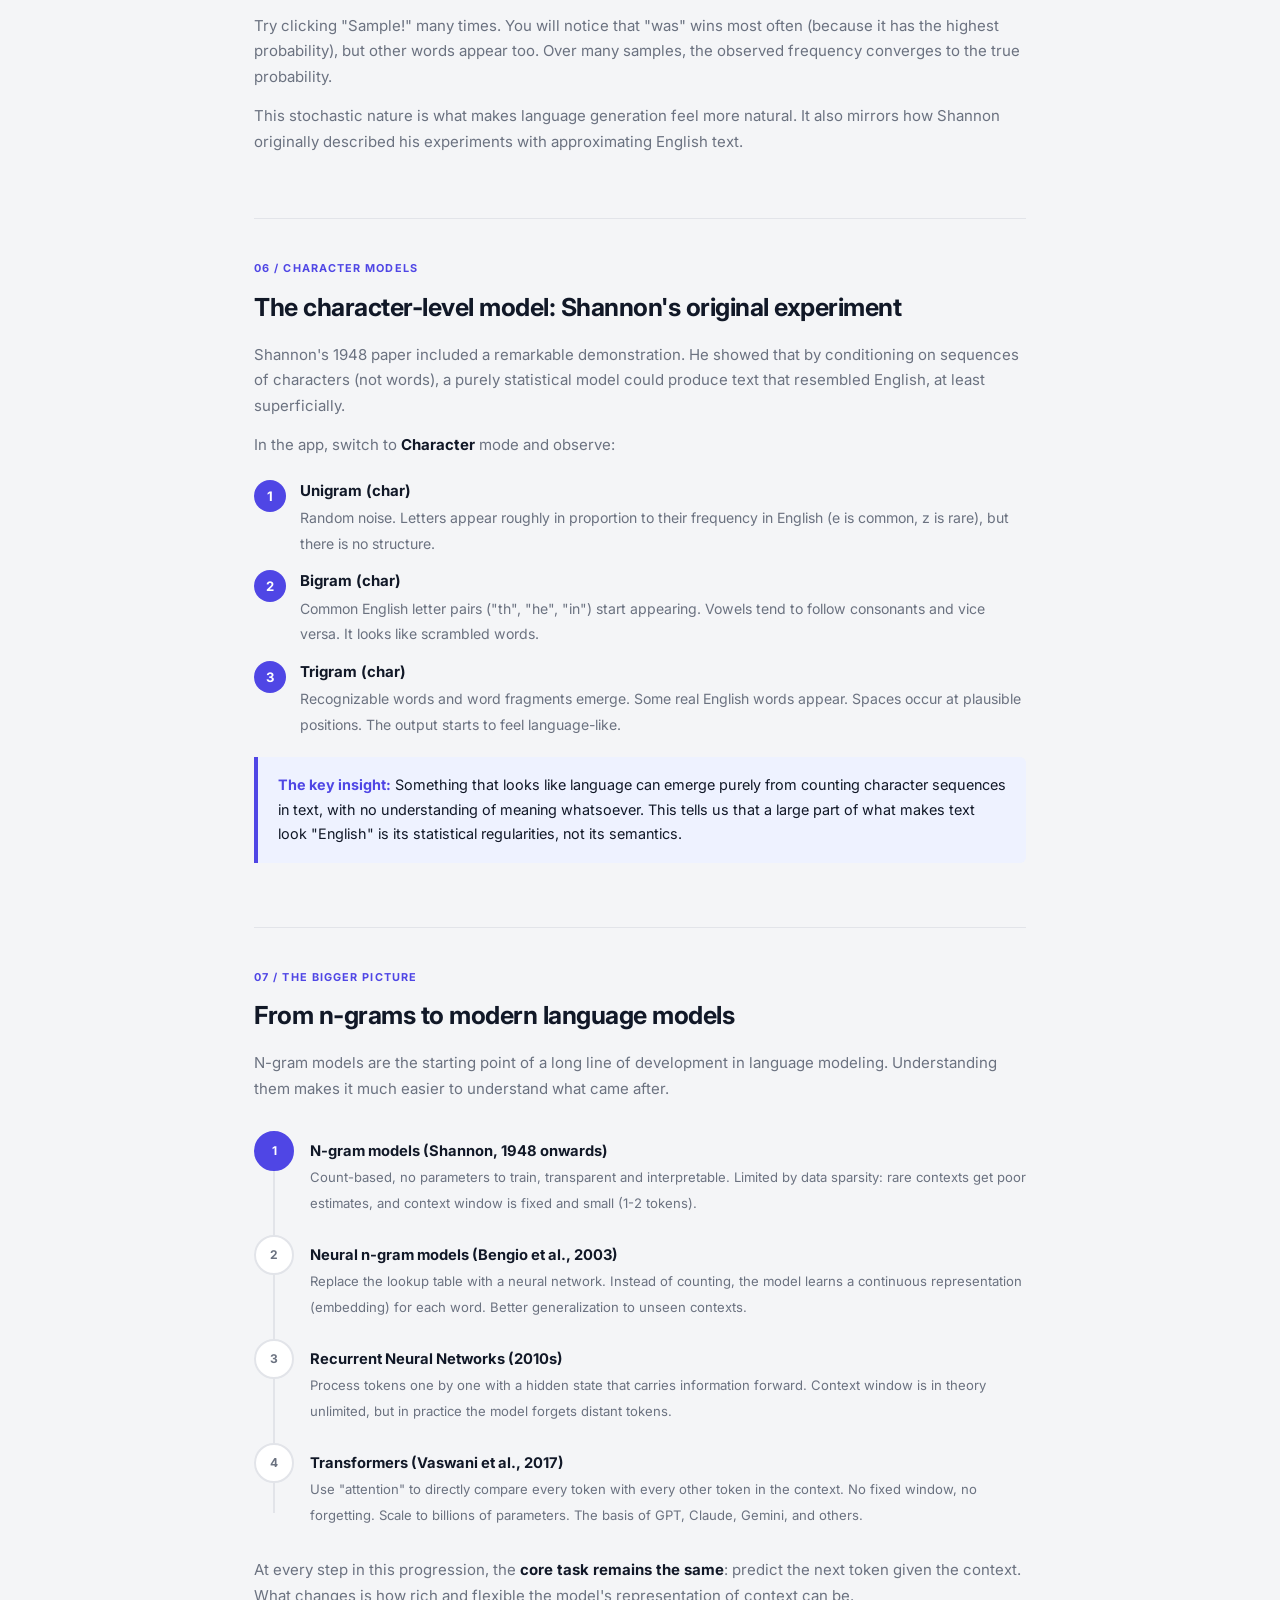
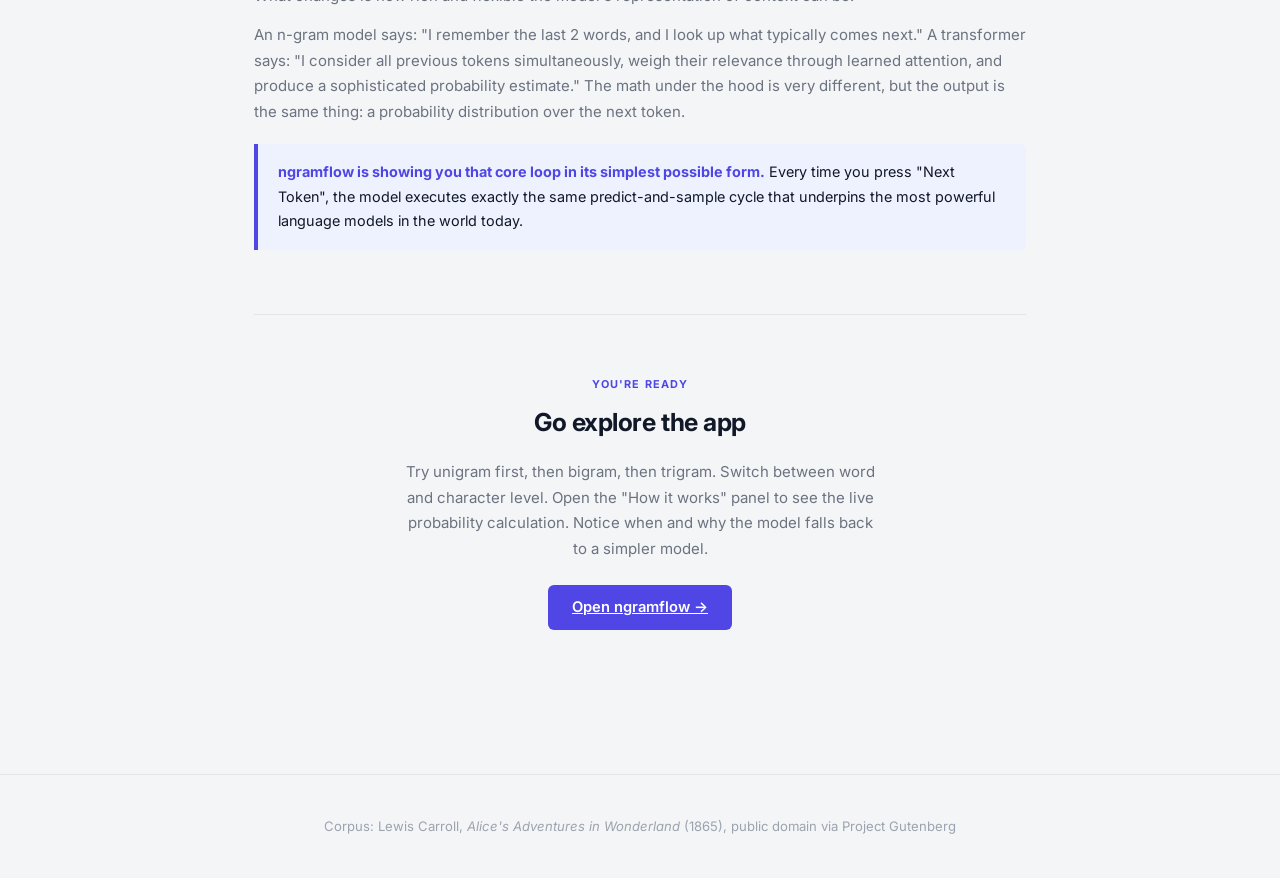
==== commit af410f7a: "Update explain.html" ====
--- a/explain.html
+++ b/explain.html
@@ -648,9 +648,9 @@
   <!-- SECTION 1: LANGUAGE MODELS -->
   <section id="language-models">
     <div class="section-tag">01 / The Big Picture</div>
-    <h2>What is a language model?</h2>
-
-    <p>A <strong>language model</strong> is a system that assigns probabilities to sequences of words. Given some text that has already been produced, it estimates how likely each possible next word is.</p>
+    <h2>What is a generative language model?</h2>
+
+    <p>A <strong>generative language model</strong> is a system that assigns probabilities to sequences of words. Given some text that has already been produced, it estimates how likely each possible next word is.</p>
 
     <p>You already have an intuition for this. If someone says "I'd like a cup of..." your brain immediately suggests "coffee", "tea", or "water" as likely continuations. "purple" or "democracy" would feel surprising. That intuition is a rough language model built from everything you have ever read or heard.</p>
 
